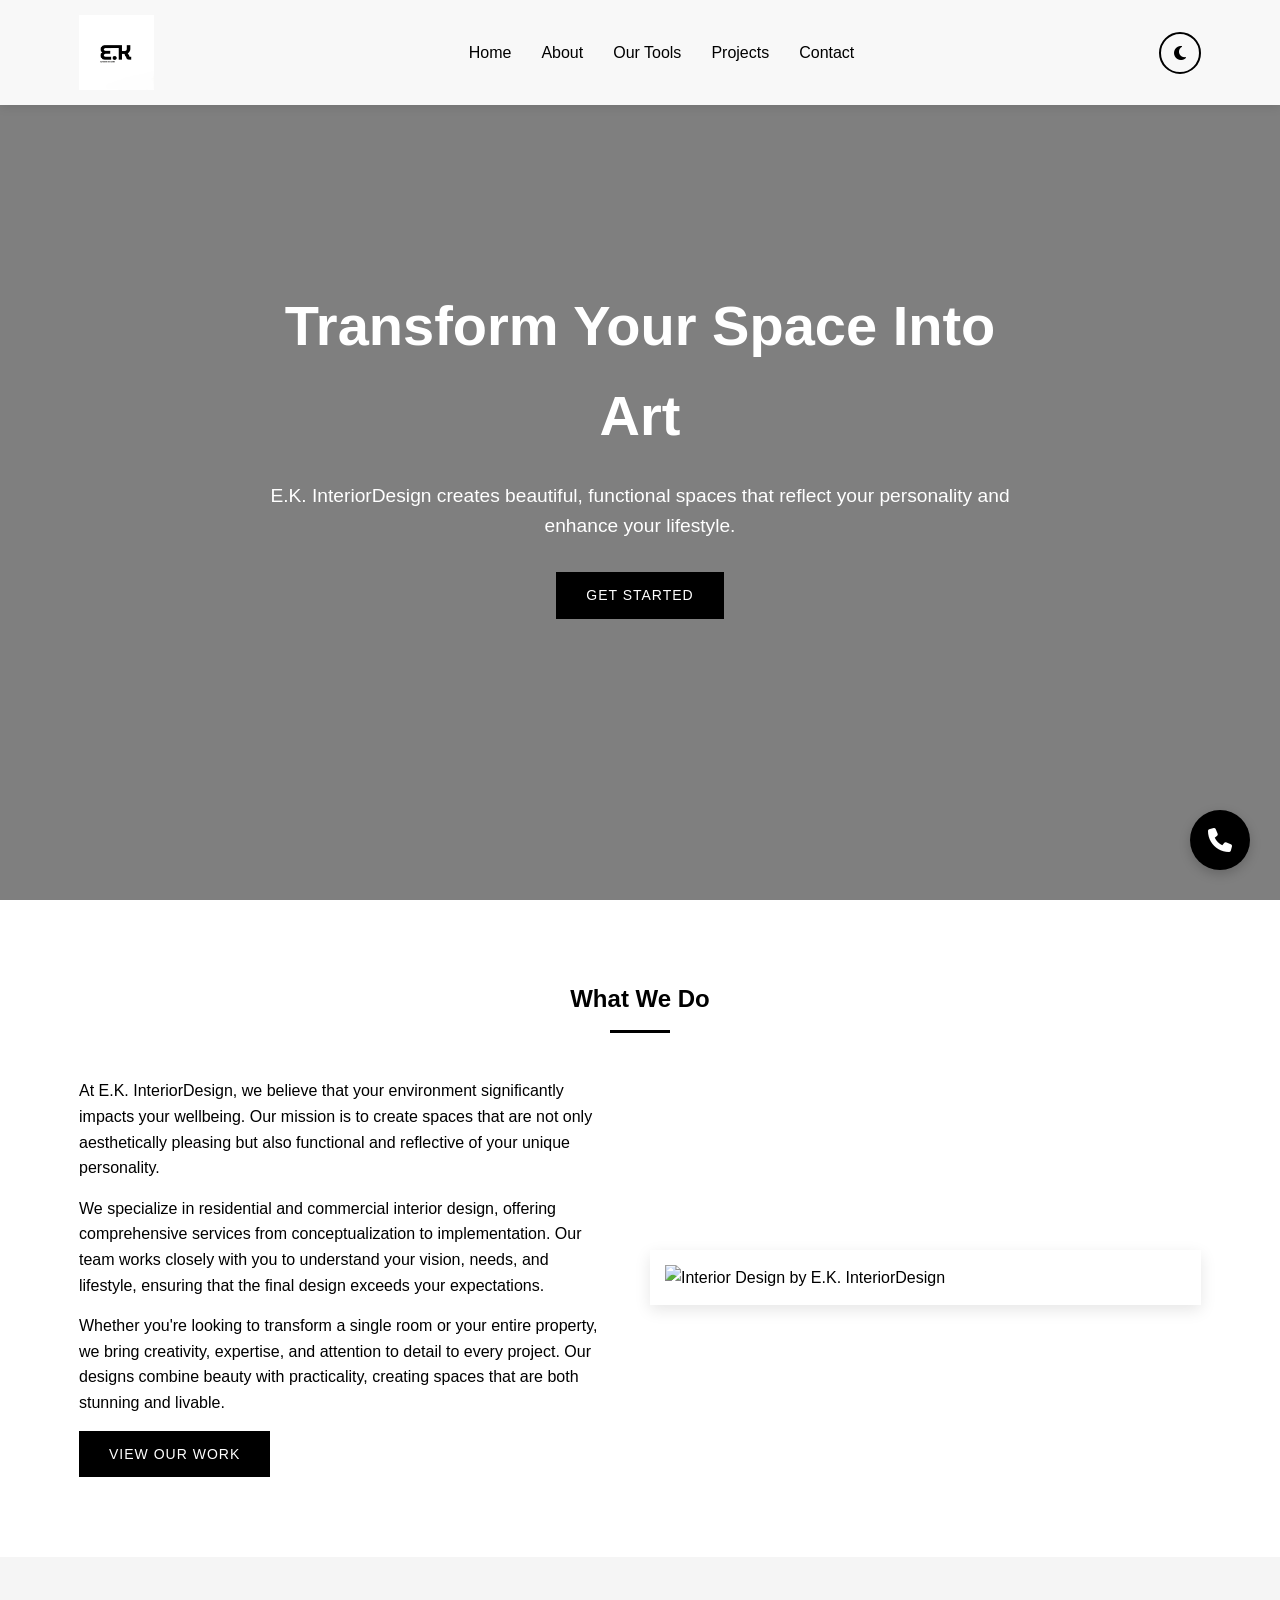
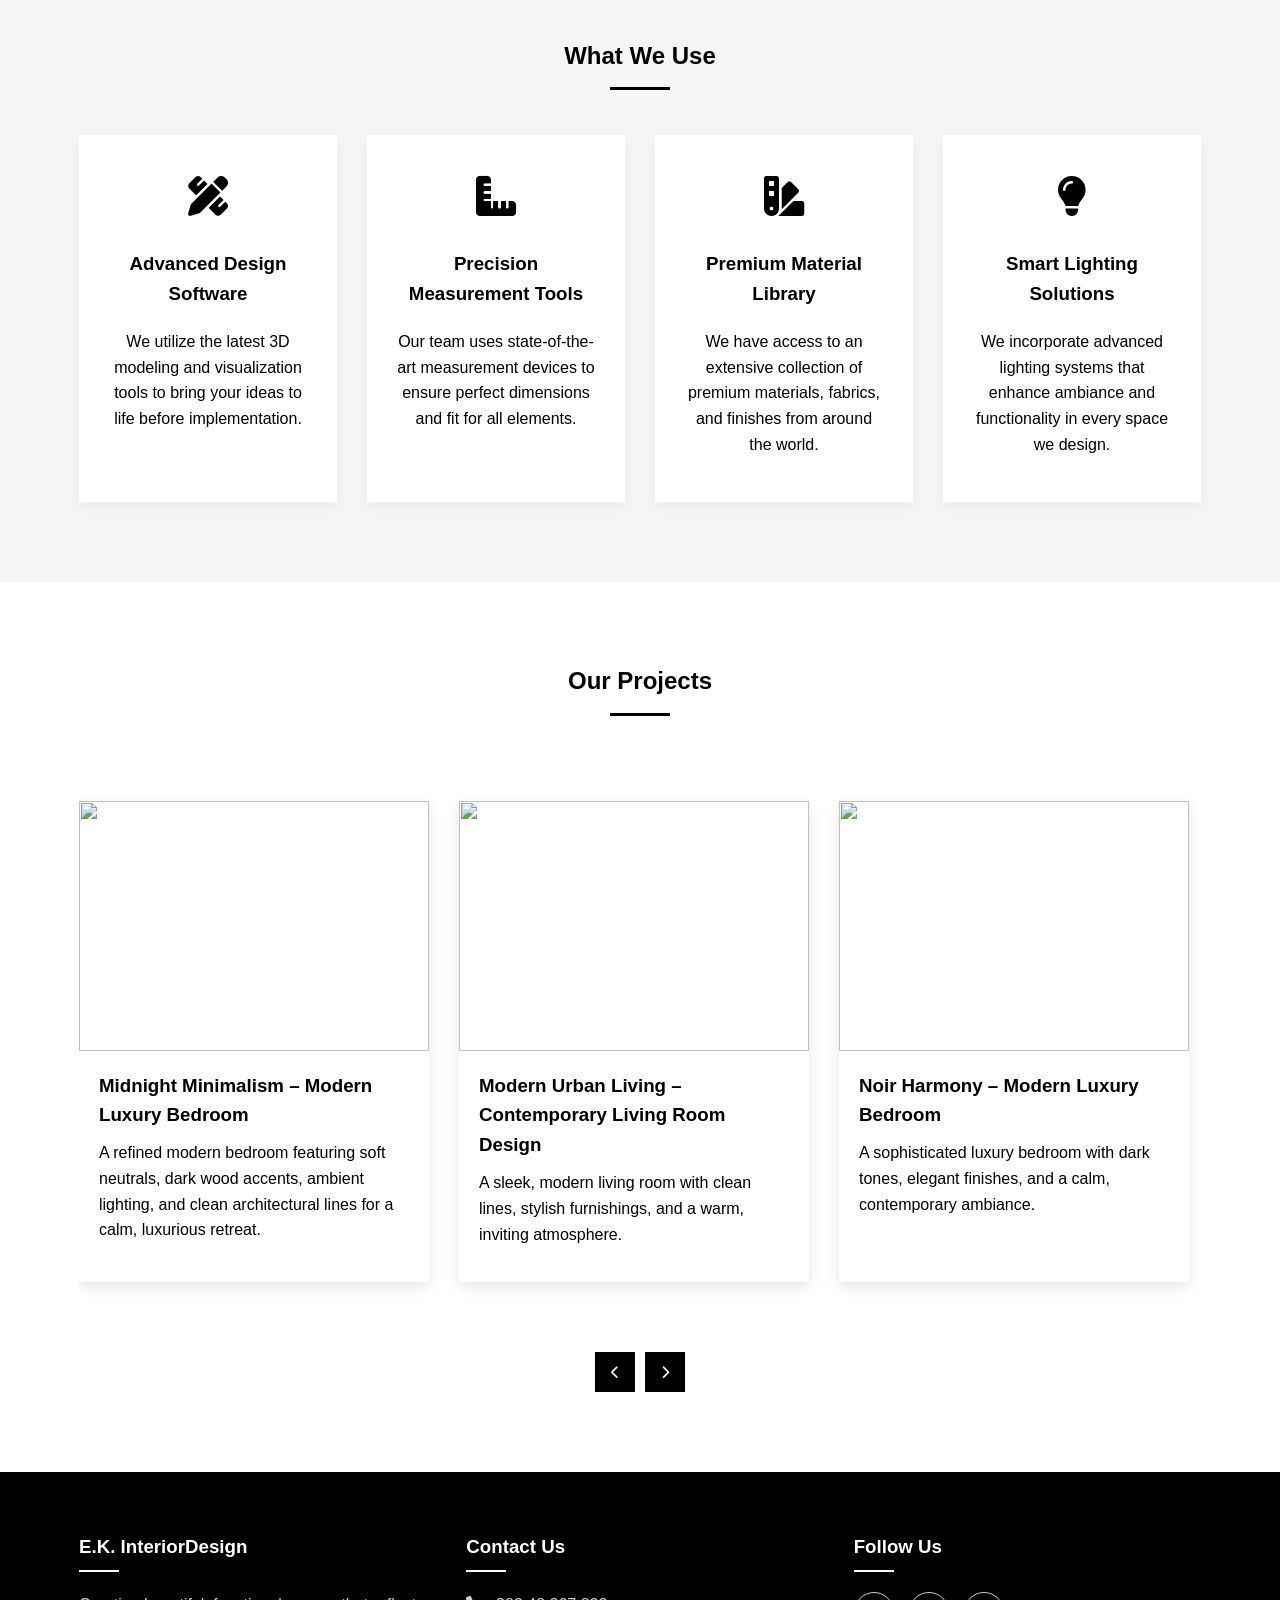
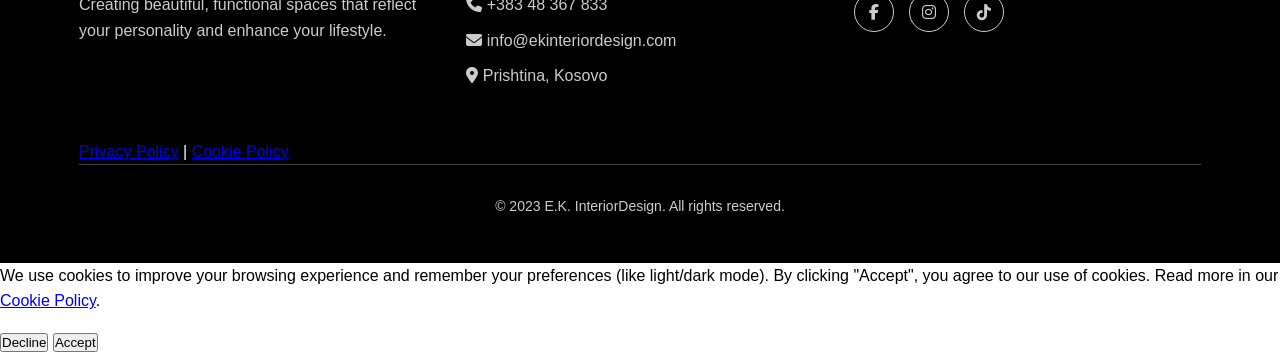
==== index.html @ 541cf0ef "Update index.html" ====
<!DOCTYPE html>
<html lang="en">
<head>
    <meta charset="UTF-8">
    <meta name="viewport" content="width=device-width, initial-scale=1.0">
    <title>E.K. Interior Design</title>
    <link rel="stylesheet" href="https://cdnjs.cloudflare.com/ajax/libs/font-awesome/6.4.0/css/all.min.css">
    <link rel="stylesheet" href="style.css">
    <link rel="icon" href="ek.logo.jpg">
</head>
<body>
    <!-- Header & Navigation -->
    <header id="header">
          <div class="container navbar">
        <a href="#" class="logo">
            <img src="ek.logo.jpg" alt="E.K. InteriorDesign" class="logo-image" height="75px" width="75px"  border-radius="40px">
        </a>
            
            <ul class="nav-links">
                <li><a href="#home">Home</a></li>
                <li><a href="#about">About</a></li>
                <li><a href="#tools">Our Tools</a></li>
                <li><a href="#projects">Projects</a></li>
                <li><a href="#contact">Contact</a></li>
            </ul>

            <button class="theme-toggle" id="theme-toggle" aria-label="Toggle dark mode" title="Toggle dark mode">
                <i class="fas fa-moon"></i>
            </button>
            
            <div class="hamburger">
                <span class="bar"></span>
                <span class="bar"></span>
                <span class="bar"></span>
            </div>
        </div>
    </header>

    <!-- Hero Section -->
    <section id="home" class="hero">
        <div class="hero-content">
            <h1>Transform Your Space Into Art</h1>
            <p>E.K. InteriorDesign creates beautiful, functional spaces that reflect your personality and enhance your lifestyle.</p>
            <a href="#contact" class="btn">Get Started</a>
        </div>
    </section>

    <!-- Chat Button -->
    <a href="tel:+38348367833" class="chat-btn">
        <i class="fas fa-phone"></i>
    </a>

    <!-- About Section -->
    <section id="about" class="about">
        <div class="container">
            <h2 class="section-title">What We Do</h2>
            <div class="about-content">
                <div class="about-text">
                    <p>At E.K. InteriorDesign, we believe that your environment significantly impacts your wellbeing. Our mission is to create spaces that are not only aesthetically pleasing but also functional and reflective of your unique personality.</p>
                    <p>We specialize in residential and commercial interior design, offering comprehensive services from conceptualization to implementation. Our team works closely with you to understand your vision, needs, and lifestyle, ensuring that the final design exceeds your expectations.</p>
                    <p>Whether you're looking to transform a single room or your entire property, we bring creativity, expertise, and attention to detail to every project. Our designs combine beauty with practicality, creating spaces that are both stunning and livable.</p>
                    <a href="#projects" class="btn">View Our Work</a>
                </div>
                <div class="about-image">
                    <img src="https://images.unsplash.com/photo-1616486029423-aaa4789e8c9a?ixlib=rb-4.0.3&ixid=M3wxMjA3fDB8MHxwaG90by1wYWdlfHx8fGVufDB8fHx8fA%3D%3D&auto=format&fit=crop&w=1752&q=80" alt="Interior Design by E.K. InteriorDesign">
                </div>
            </div>
        </div>
    </section>

    <!-- Tools Section -->
    <section id="tools" class="tools">
        <div class="container">
            <h2 class="section-title">What We Use</h2>
            <div class="tools-grid">
                <div class="tool-card">
                    <div class="tool-icon">
                        <i class="fas fa-pencil-ruler"></i>
                    </div>
                    <h3>Advanced Design Software</h3>
                    <p>We utilize the latest 3D modeling and visualization tools to bring your ideas to life before implementation.</p>
                </div>
                
                <div class="tool-card">
                    <div class="tool-icon">
                        <i class="fas fa-ruler-combined"></i>
                    </div>
                    <h3>Precision Measurement Tools</h3>
                    <p>Our team uses state-of-the-art measurement devices to ensure perfect dimensions and fit for all elements.</p>
                </div>
                
                <div class="tool-card">
                    <div class="tool-icon">
                        <i class="fas fa-swatchbook"></i>
                    </div>
                    <h3>Premium Material Library</h3>
                    <p>We have access to an extensive collection of premium materials, fabrics, and finishes from around the world.</p>
                </div>
                
                <div class="tool-card">
                    <div class="tool-icon">
                        <i class="fas fa-lightbulb"></i>
                    </div>
                    <h3>Smart Lighting Solutions</h3>
                    <p>We incorporate advanced lighting systems that enhance ambiance and functionality in every space we design.</p>
                </div>
            </div>
        </div>
    </section>

    <!-- Projects Section -->
    <section id="projects" class="projects">
        <div class="container">
            <h2 class="section-title">Our Projects</h2>
            <div class="projects-container">
                <div class="projects-scroll" id="projects-scroll">
                    <!-- Project 1 -->
                    <div class="project-card">
                        <div class="project-image">
                            <img src="Image2.png">
                        </div>
                        <div class="project-info">
                            <h3>Midnight Minimalism – Modern Luxury Bedroom</h3>
                            <p>A refined modern bedroom featuring soft neutrals, dark wood accents, ambient lighting, and clean architectural lines for a calm, luxurious retreat.</p>
                        </div>
                    </div>
                    
                    <!-- Project 2 -->
                    <div class="project-card">
                        <div class="project-image">
                            <img src="Image3.png">
                        </div>
                        <div class="project-info">
                            <h3>Modern Urban Living – Contemporary Living Room Design</h3>
                            <p>A sleek, modern living room with clean lines, stylish furnishings, and a warm, inviting atmosphere.</p>
                        </div>
                    </div>
                    
                    <!-- Project 3 -->
                    <div class="project-card">
                        <div class="project-image">
                            <img src="Image1_001.png">
                        </div>
                        <div class="project-info">
                            <h3>Noir Harmony – Modern Luxury Bedroom</h3>
                            <p>A sophisticated luxury bedroom with dark tones, elegant finishes, and a calm, contemporary ambiance.</p>
                        </div>
                    </div>
                    
                    <!-- Project 4 -->
                    <div class="project-card">
                        <div class="project-image">
                            <img src="Image1_000.png">
                        </div>
                        <div class="project-info">
                            <h3>Timeless Earth – A Contemporary Spa Bathroom</h3>
                            <p>A serene spa-inspired bathroom with natural textures, warm tones, and modern elegance.</p>
                        </div>
                    </div>
                    
                    <!-- Project 5 -->
                    <div class="project-card">
                        <div class="project-image">
                            <img src="Photo 3.png">
                        </div>
                        <div class="project-info">
                            <h3>Modern Kitchen</h3>
                            <p>A contemporary kitchen designed with clean lines, premium finishes, and seamless functionality.</p>
                        </div>
                    </div>
                </div>
            </div>
            <div class="scroll-controls">
                <button class="scroll-btn" id="scroll-left"><i class="fas fa-chevron-left"></i></button>
                <button class="scroll-btn" id="scroll-right"><i class="fas fa-chevron-right"></i></button>
            </div>
        </div>
    </section>

    <!-- Lightbox for Project Images -->
    <div class="lightbox" id="lightbox">
        <span class="lightbox-close" id="lightbox-close">&times;</span>
        <img src="" alt="" id="lightbox-img">
    </div>

    <!-- Footer -->
    <footer id="contact">
        <div class="container">
            <div class="footer-content">
                <div class="footer-column">
                    <h3>E.K. InteriorDesign</h3>
                    <p>Creating beautiful, functional spaces that reflect your personality and enhance your lifestyle.</p>
                </div>
                
                <div class="footer-column">
                    <h3>Contact Us</h3>
                    <p><i class="fas fa-phone"></i> +383 48 367 833</p>
                    <p><i class="fas fa-envelope"></i> info@ekinteriordesign.com</p>
                    <p><i class="fas fa-map-marker-alt"></i> Prishtina, Kosovo</p>
                </div>
                
                <div class="footer-column">
                    <h3>Follow Us</h3>
                    <div class="social-links">
                        <a href="https://www.facebook.com/share/1Jbbb3uRS1/?mibextid=wwXIfr"><i class="fab fa-facebook-f"></i></a>
                        <a href="https://www.instagram.com/ek.interiorstudio?utm_source=ig_web_button_share_sheet&igsh=ZDNlZDc0MzIxNw==" target="_blanke"><i class="fab fa-instagram"></i></a>
                        <a href="https://www.tiktok.com/@ek.interiorstudio?_r=1&_t=ZS-98C43dIgPKb"><i class="fa-brands fa-tiktok"></i></a>
                    </div>
                </div>
            </div>

            <div class="footer-legal">
                <a href="privacy-policy.html">Privacy Policy</a>
                <span>|</span>
                <a href="cookie-policy.html">Cookie Policy</a>
            </div>
            
            <div class="copyright">
                <p>&copy; 2023 E.K. InteriorDesign. All rights reserved.</p>
            </div>
        </div>
    </footer>

    <!-- Cookie Consent Banner -->
    <div class="cookie-banner" id="cookie-banner">
        <div class="cookie-banner-content">
            <p>We use cookies to improve your browsing experience and remember your preferences (like light/dark mode). By clicking "Accept", you agree to our use of cookies. Read more in our <a href="cookie-policy.html">Cookie Policy</a>.</p>
            <div class="cookie-banner-actions">
                <button class="cookie-btn cookie-decline" id="cookie-decline">Decline</button>
                <button class="cookie-btn cookie-accept" id="cookie-accept">Accept</button>
            </div>
        </div>
    </div>

    <script src="index.js">
    </script>
</body>

</html>
---- style.css ----
/* Base Styles */
        * {
            margin: 0;
            padding: 0;
            box-sizing: border-box;
            font-family: 'Montserrat', sans-serif;
        }
        
        :root {
            --primary-color: #000;
            --secondary-color: #fff;
            --accent-color: #333;
            --light-gray: #f5f5f5;
        }
        
        html {
            scroll-behavior: smooth;
        }
        
        body {
            color: var(--primary-color);
            background-color: var(--secondary-color);
            line-height: 1.6;
            transition: background-color 0.3s ease, color 0.3s ease;
        }
        
        .container {
            width: 90%;
            max-width: 1200px;
            margin: 0 auto;
            padding: 0 15px;
        }
        
        section {
            padding: 80px 0;
        }
        
        h1, h2, h3, h4 {
            font-weight: 700;
            margin-bottom: 20px;
        }
        
        p {
            margin-bottom: 15px;
        }
        
        img {
            max-width: 100%;
            height: auto;
        }
        
        .btn {
            display: inline-block;
            background: var(--primary-color);
            color: var(--secondary-color);
            padding: 12px 30px;
            text-decoration: none;
            border: none;
            cursor: pointer;
            transition: all 0.3s ease;
            text-transform: uppercase;
            letter-spacing: 1px;
            font-size: 14px;
        }
        
        .btn:hover {
            background: var(--accent-color);
        }
        
        .section-title {
            text-align: center;
            margin-bottom: 60px;
            position: relative;
        }
        
        .section-title:after {
            content: '';
            position: absolute;
            bottom: -15px;
            left: 50%;
            transform: translateX(-50%);
            width: 60px;
            height: 3px;
            background: var(--primary-color);
        }
        
        /* Header & Navigation */
        header {
            position: fixed;
            top: 0;
            left: 0;
            width: 100%;
            z-index: 1000;
            background: rgba(255, 255, 255, 0.95);
            box-shadow: 0 2px 10px rgba(0, 0, 0, 0.1);
            padding: 15px 0;
            transition: all 0.3s ease;
        }
        
        header.scrolled {
            padding: 10px 0;
        }
        
        .navbar {
            display: flex;
            justify-content: space-between;
            align-items: center;
        }
        
        .logo {
            font-size: 24px;
            font-weight: 700;
            text-decoration: none;
            color: var(--primary-color);
            display: flex;
            align-items: center;
        }
        
        .logo-img {
            height: 40px;
            margin-right: 10px;
        }
        
        .nav-links {
            display: flex;
            list-style: none;
        }
        
        .nav-links li {
            margin-left: 30px;
        }
        
        .nav-links a {
            text-decoration: none;
            color: var(--primary-color);
            font-weight: 500;
            transition: all 0.3s ease;
        }
        
        .nav-links a:hover {
            color: #777;
        }
        
        .hamburger {
            display: none;
            cursor: pointer;
        }
        
        .bar {
            display: block;
            width: 25px;
            height: 3px;
            margin: 5px auto;
            transition: all 0.3s ease;
            background-color: var(--primary-color);
        }
        
        /* Hero Section */
        .hero {
            height: 100vh;
            background: linear-gradient(rgba(0, 0, 0, 0.5), rgba(0, 0, 0, 0.5)), url('https://images.unsplash.com/photo-1600210492486-724fe5c67fb0?ixlib=rb-4.0.3&ixid=M3wxMjA3fDB8MHxwaG90by1wYWdlfHx8fGVufDB8fHx8fA%3D%3D&auto=format&fit=crop&w=1770&q=80') no-repeat center center/cover;
            display: flex;
            align-items: center;
            justify-content: center;
            text-align: center;
            color: var(--secondary-color);
            padding-top: 80px;
        }
        
        .hero-content {
            max-width: 800px;
            padding: 0 20px;
        }
        
        .hero-content h1 {
            font-size: 3.5rem;
            margin-bottom: 20px;
        }
        
        .hero-content p {
            font-size: 1.2rem;
            margin-bottom: 30px;
        }
        
        /* Chat Button */
        .chat-btn {
            position: fixed;
            bottom: 30px;
            right: 30px;
            background: var(--primary-color);
            color: var(--secondary-color);
            width: 60px;
            height: 60px;
            border-radius: 50%;
            display: flex;
            align-items: center;
            justify-content: center;
            text-decoration: none;
            box-shadow: 0 4px 12px rgba(0, 0, 0, 0.2);
            z-index: 999;
            transition: all 0.3s ease;
        }
        
        .chat-btn:hover {
            transform: translateY(-5px);
            background: var(--accent-color);
        }
        
        .chat-btn i {
            font-size: 24px;
        }
        
        /* About Section */
        .about-content {
            display: flex;
            align-items: center;
            gap: 50px;
        }
        
        .about-text {
            flex: 1;
        }
        
        .about-image {
            flex: 1;
            border: 15px solid var(--secondary-color);
            box-shadow: 0 5px 15px rgba(0, 0, 0, 0.1);
        }
        
        /* Tools Section */
        .tools {
            background: var(--light-gray);
        }
        
        .tools-grid {
            display: grid;
            grid-template-columns: repeat(auto-fit, minmax(250px, 1fr));
            gap: 30px;
        }
        
        .tool-card {
            background: var(--secondary-color);
            padding: 30px;
            text-align: center;
            box-shadow: 0 5px 15px rgba(0, 0, 0, 0.05);
            transition: all 0.3s ease;
        }
        
        .tool-card:hover {
            transform: translateY(-10px);
            box-shadow: 0 15px 30px rgba(0, 0, 0, 0.1);
        }
        
        .tool-icon {
            font-size: 40px;
            margin-bottom: 20px;
            color: var(--primary-color);
        }
        
        /* Projects Section */
        .projects-container {
            position: relative;
            overflow: hidden;
            padding: 20px 0;
        }
        
        .projects-scroll {
            display: flex;
            overflow-x: auto;
            scroll-behavior: smooth;
            gap: 30px;
            padding: 20px 0;
            scrollbar-width: none; /* Firefox */
        }
        
        .projects-scroll::-webkit-scrollbar {
            display: none; /* Chrome, Safari, Edge */
        }
        
        .project-card {
            flex: 0 0 auto;
            width: 350px;
            background: var(--secondary-color);
            box-shadow: 0 5px 15px rgba(0, 0, 0, 0.1);
            overflow: hidden;
        }
        
        .project-image {
            height: 250px;
            overflow: hidden;
            cursor: pointer;
        }
        
        .project-image img {
            width: 100%;
            height: 100%;
            object-fit: cover;
            transition: transform 0.5s ease;
        }
        
        .project-card:hover .project-image img {
            transform: scale(1.1);
        }
        
        .project-info {
            padding: 20px;
        }
        
        .project-info h3 {
            margin-bottom: 10px;
        }
        
        .scroll-controls {
            display: flex;
            justify-content: center;
            margin-top: 30px;
            gap: 10px;
        }
        
        .scroll-btn {
            background: var(--primary-color);
            color: var(--secondary-color);
            border: none;
            width: 40px;
            height: 40px;
            cursor: pointer;
            transition: all 0.3s ease;
        }
        
        .scroll-btn:hover {
            background: var(--accent-color);
        }
        
        /* Footer */
        footer {
            background: var(--primary-color);
            color: var(--secondary-color);
            padding: 60px 0 30px;
        }
        
        .footer-content {
            display: grid;
            grid-template-columns: repeat(auto-fit, minmax(250px, 1fr));
            gap: 40px;
            margin-bottom: 40px;
        }
        
        .footer-column h3 {
            margin-bottom: 20px;
            position: relative;
            padding-bottom: 10px;
        }
        
        .footer-column h3:after {
            content: '';
            position: absolute;
            bottom: 0;
            left: 0;
            width: 40px;
            height: 2px;
            background: var(--secondary-color);
        }
        
        .footer-column p, .footer-column a {
            margin-bottom: 10px;
            display: block;
            color: #ccc;
            text-decoration: none;
            transition: all 0.3s ease;
        }
        
        .footer-column a:hover {
            color: var(--secondary-color);
        }
        
        .social-links {
            display: flex;
            gap: 15px;
        }
        
        .social-links a {
            display: flex;
            align-items: center;
            justify-content: center;
            width: 40px;
            height: 40px;
            border: 1px solid #ccc;
            border-radius: 50%;
            transition: all 0.3s ease;
        }
        
        .social-links a:hover {
            background: var(--secondary-color);
            color: var(--primary-color);
            border-color: var(--secondary-color);
        }
        
        .copyright {
            text-align: center;
            padding-top: 30px;
            border-top: 1px solid #444;
            color: #ccc;
            font-size: 14px;
        }
        
        /* Responsive Styles */
        @media (max-width: 991px) {
            .hero-content h1 {
                font-size: 2.5rem;
            }
            
            .about-content {
                flex-direction: column;
            }
            
            .about-image {
                order: -1;
            }
        }
        
        @media (max-width: 768px) {
            .hamburger {
                display: block;
            }
            
            .hamburger.active .bar:nth-child(2) {
                opacity: 0;
            }
            
            .hamburger.active .bar:nth-child(1) {
                transform: translateY(8px) rotate(45deg);
            }
            
            .hamburger.active .bar:nth-child(3) {
                transform: translateY(-8px) rotate(-45deg);
            }
            
            .nav-links {
                position: fixed;
                left: -100%;
                top: 70px;
                gap: 0;
                flex-direction: column;
                background: var(--secondary-color);
                width: 100%;
                text-align: center;
                transition: 0.3s;
                box-shadow: 0 10px 15px rgba(0, 0, 0, 0.1);
                padding: 20px 0;
            }
            
            .nav-links.active {
                left: 0;
            }
            
            .nav-links li {
                margin: 15px 0;
            }
            
            .hero-content h1 {
                font-size: 2rem;
            }
            
            .hero-content p {
                font-size: 1rem;
            }
            
            .section-title {
                font-size: 1.8rem;
            }
        }

        /* ============================
           Dark / Light Mode Toggle
           ============================ */
        .theme-toggle {
            background: transparent;
            border: 2px solid var(--primary-color);
            color: var(--primary-color);
            width: 42px;
            height: 42px;
            border-radius: 50%;
            display: flex;
            align-items: center;
            justify-content: center;
            cursor: pointer;
            font-size: 16px;
            margin-left: 20px;
            transition: all 0.3s ease;
            flex-shrink: 0;
        }

        .theme-toggle:hover {
            background: var(--primary-color);
            color: var(--secondary-color);
            transform: rotate(20deg);
        }

        body.dark-mode {
            --primary-color: #f5f5f5;
            --secondary-color: #121212;
            --accent-color: #cfcfcf;
            --light-gray: #1e1e1e;
        }

        body.dark-mode header {
            background: rgba(18, 18, 18, 0.95);
        }

        body.dark-mode .project-card,
        body.dark-mode .tool-card {
            box-shadow: 0 5px 15px rgba(0, 0, 0, 0.4);
        }

        body.dark-mode .about-image {
            border-color: var(--light-gray);
        }

        body.dark-mode .nav-links {
            background: var(--secondary-color);
        }

        /* ============================
           Lightbox
           ============================ */
        .lightbox {
            display: none;
            position: fixed;
            top: 0;
            left: 0;
            width: 100%;
            height: 100%;
            background: rgba(0, 0, 0, 0.9);
            z-index: 2000;
            align-items: center;
            justify-content: center;
            padding: 30px;
            opacity: 0;
            transition: opacity 0.3s ease;
        }

        .lightbox.active {
            display: flex;
            opacity: 1;
        }

        .lightbox img {
            max-width: 90%;
            max-height: 85vh;
            box-shadow: 0 10px 40px rgba(0, 0, 0, 0.5);
            transform: scale(0.9);
            transition: transform 0.3s ease;
        }

        .lightbox.active img {
            transform: scale(1);
        }

        .lightbox-close {
            position: absolute;
            top: 25px;
            right: 35px;
            color: #fff;
            font-size: 40px;
            font-weight: 300;
            cursor: pointer;
            line-height: 1;
            transition: all 0.3s ease;
        }

        .lightbox-close:hover {
            color: #bbb;
            transform: rotate(90deg);
        }

        @media (max-width: 768px) {
            .theme-toggle {
                margin-left: 15px;
                width: 38px;
                height: 38px;
            }
        }
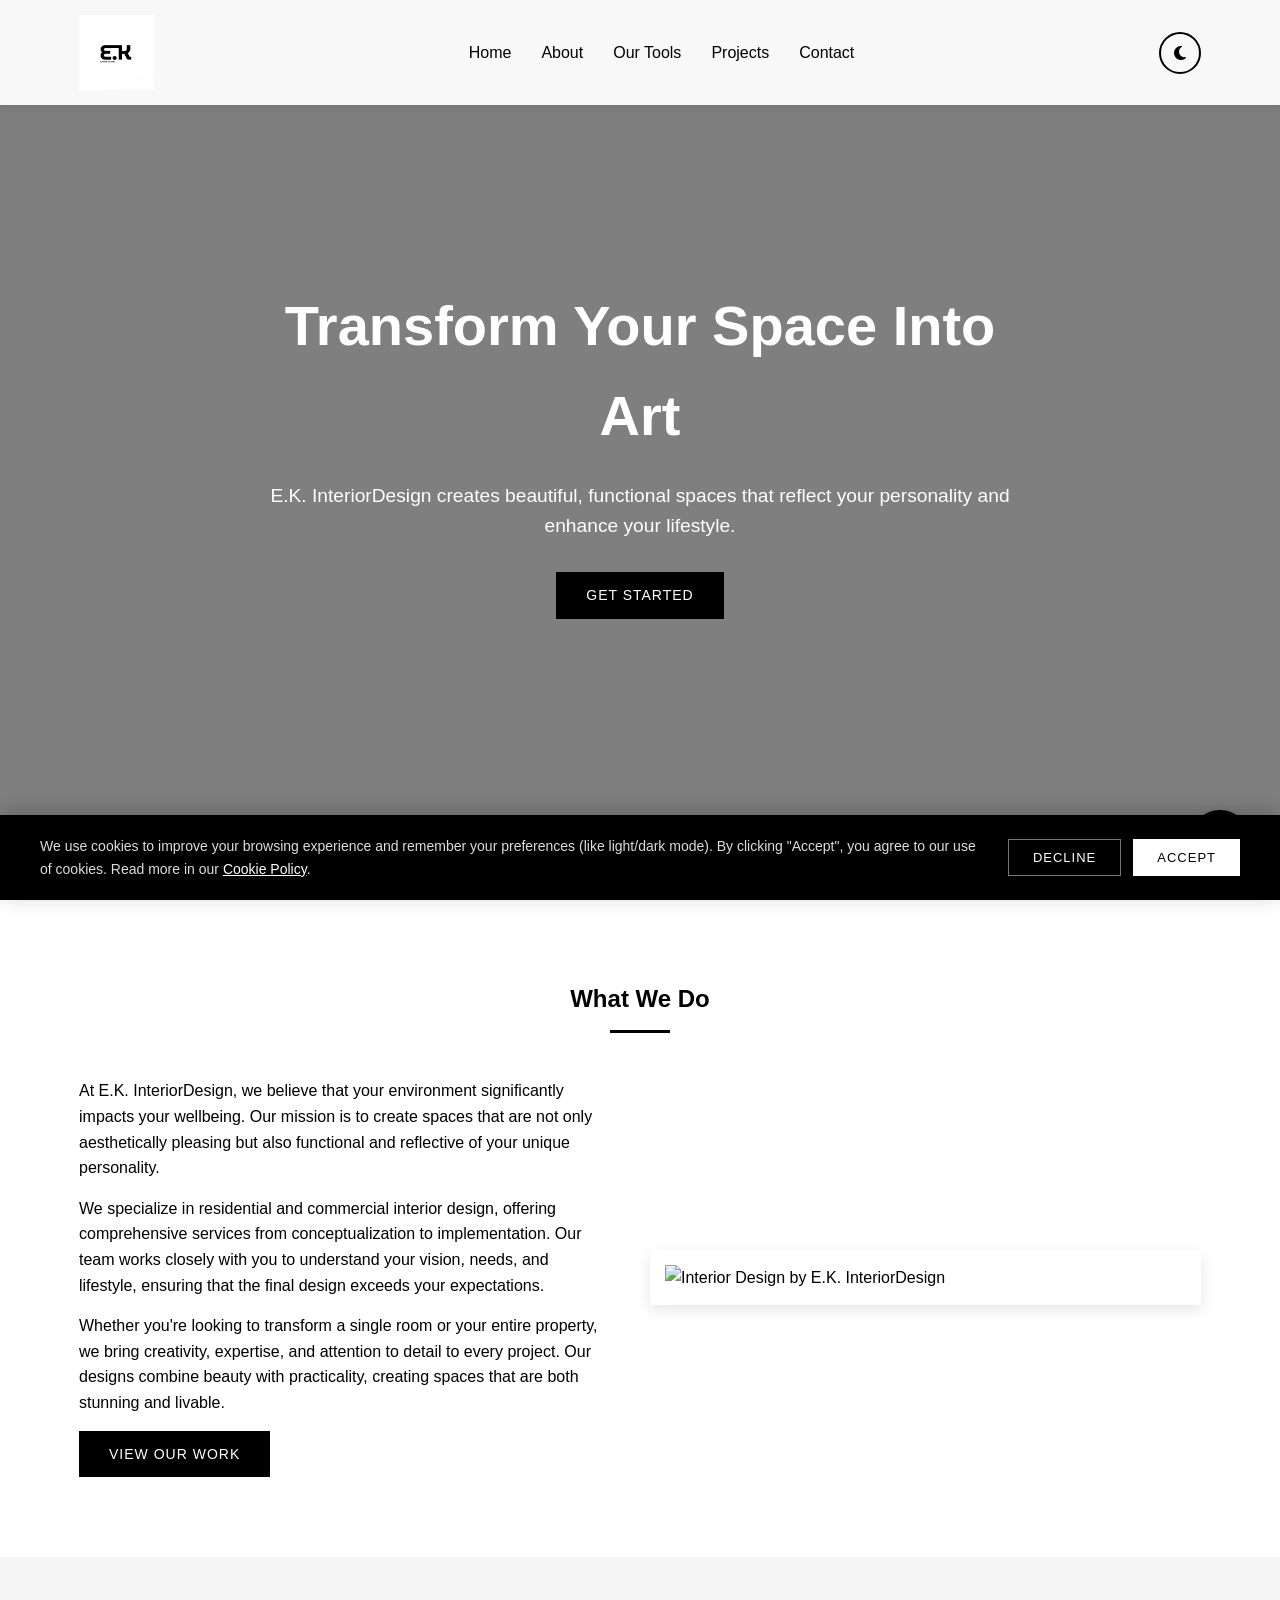
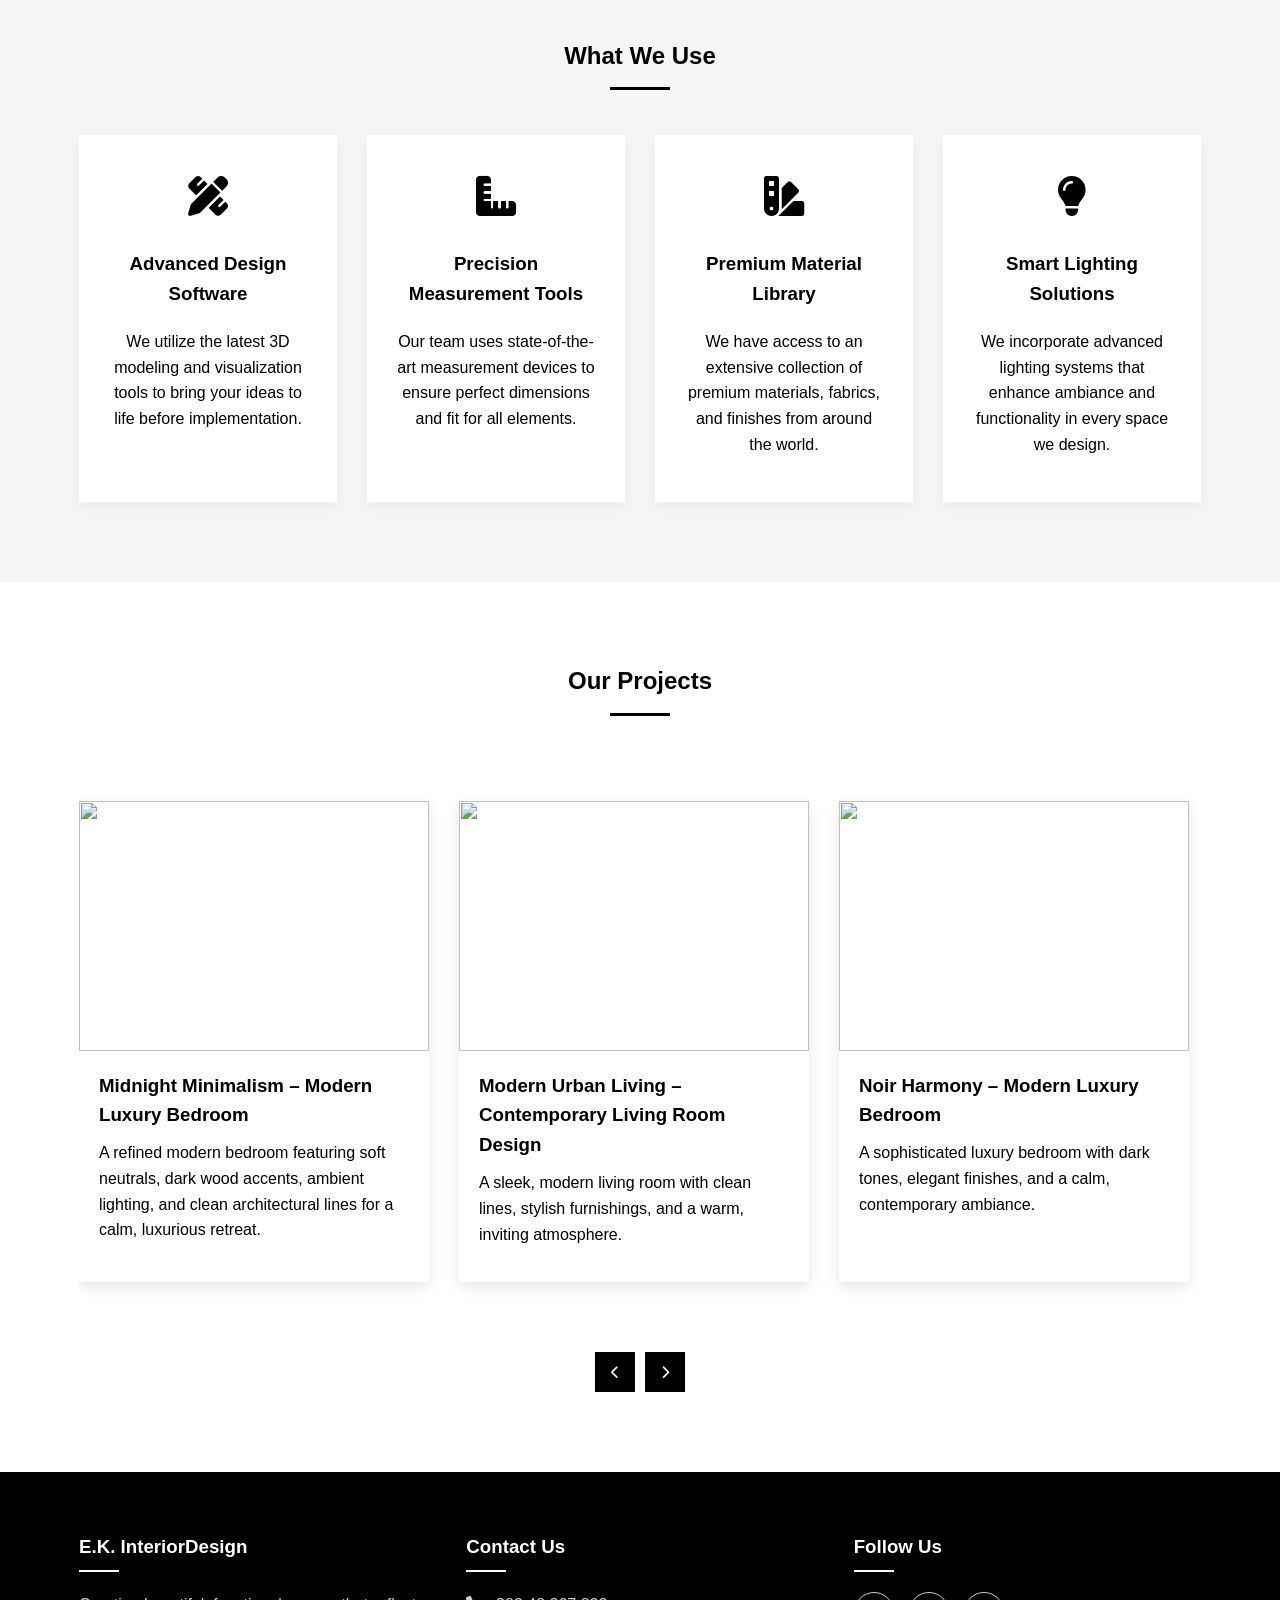
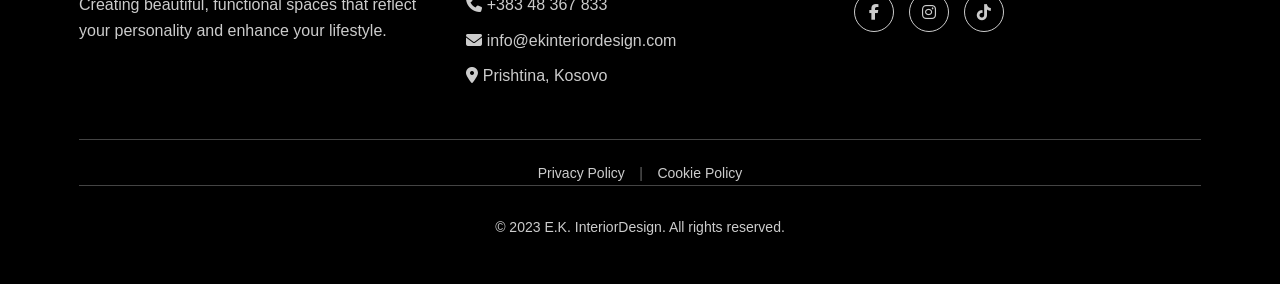
==== commit 440e02fb: "Update index.html" ====
--- a/index.html
+++ b/index.html
@@ -210,9 +210,9 @@
             </div>
 
             <div class="footer-legal">
-                <a href="privacy-policy.html">Privacy Policy</a>
+                <a href="Privacy Policy.html">Privacy Policy</a>
                 <span>|</span>
-                <a href="cookie-policy.html">Cookie Policy</a>
+                <a href="Cookie Policy.html">Cookie Policy</a>
             </div>
             
             <div class="copyright">
--- a/style.css
+++ b/style.css
@@ -580,3 +580,224 @@
                 height: 38px;
             }
         }
+
+        /* ============================
+           Footer legal links
+           ============================ */
+        .footer-legal {
+            text-align: center;
+            padding-top: 20px;
+            margin-top: 20px;
+            border-top: 1px solid #444;
+        }
+
+        .footer-legal a {
+            display: inline;
+            color: #ccc;
+            text-decoration: none;
+            font-size: 14px;
+            transition: all 0.3s ease;
+        }
+
+        .footer-legal a:hover {
+            color: var(--secondary-color);
+        }
+
+        .footer-legal span {
+            color: #666;
+            margin: 0 10px;
+            font-size: 14px;
+        }
+
+        /* ============================
+           Privacy / Cookie Policy pages
+           ============================ */
+        .policy-page {
+            padding-top: 160px;
+            padding-bottom: 80px;
+            min-height: 70vh;
+        }
+
+        .policy-container {
+            max-width: 850px;
+        }
+
+        .policy-title {
+            font-size: 2.5rem;
+            margin-bottom: 10px;
+        }
+
+        .last-updated {
+            color: #777;
+            font-style: italic;
+            margin-bottom: 40px;
+        }
+
+        .policy-content h2 {
+            margin-top: 40px;
+            font-size: 1.4rem;
+        }
+
+        .policy-content p,
+        .policy-content li {
+            color: var(--accent-color);
+        }
+
+        .policy-content ul {
+            margin: 0 0 15px 20px;
+        }
+
+        .policy-content li {
+            margin-bottom: 8px;
+        }
+
+        .policy-content a {
+            color: var(--primary-color);
+            text-decoration: underline;
+        }
+
+        .contact-list {
+            list-style: none;
+            margin-left: 0;
+        }
+
+        .contact-list li {
+            margin-bottom: 10px;
+        }
+
+        .contact-list i {
+            width: 20px;
+            margin-right: 8px;
+        }
+
+        .policy-table {
+            width: 100%;
+            border-collapse: collapse;
+            margin: 20px 0 30px;
+        }
+
+        .policy-table th,
+        .policy-table td {
+            border: 1px solid #ddd;
+            padding: 12px 15px;
+            text-align: left;
+        }
+
+        .policy-table th {
+            background: var(--light-gray);
+        }
+
+        body.dark-mode .policy-table th,
+        body.dark-mode .policy-table td {
+            border-color: #333;
+        }
+
+        @media (max-width: 768px) {
+            .policy-page {
+                padding-top: 130px;
+            }
+
+            .policy-title {
+                font-size: 1.8rem;
+            }
+
+            .policy-table {
+                font-size: 14px;
+            }
+        }
+
+        /* ============================
+           Cookie Consent Banner
+           ============================ */
+        .cookie-banner {
+            position: fixed;
+            bottom: 0;
+            left: 0;
+            width: 100%;
+            background: var(--primary-color);
+            color: var(--secondary-color);
+            z-index: 1500;
+            padding: 20px;
+            box-shadow: 0 -4px 20px rgba(0, 0, 0, 0.2);
+            transform: translateY(100%);
+            transition: transform 0.4s ease;
+        }
+
+        .cookie-banner.visible {
+            transform: translateY(0);
+        }
+
+        .cookie-banner-content {
+            max-width: 1200px;
+            margin: 0 auto;
+            display: flex;
+            align-items: center;
+            justify-content: space-between;
+            gap: 30px;
+            flex-wrap: wrap;
+        }
+
+        .cookie-banner-content p {
+            margin: 0;
+            font-size: 14px;
+            color: #ddd;
+            flex: 1;
+            min-width: 250px;
+        }
+
+        .cookie-banner-content a {
+            color: var(--secondary-color);
+            text-decoration: underline;
+        }
+
+        .cookie-banner-actions {
+            display: flex;
+            gap: 12px;
+            flex-shrink: 0;
+        }
+
+        .cookie-btn {
+            padding: 10px 24px;
+            border: none;
+            cursor: pointer;
+            font-size: 13px;
+            text-transform: uppercase;
+            letter-spacing: 1px;
+            transition: all 0.3s ease;
+            white-space: nowrap;
+        }
+
+        .cookie-accept {
+            background: var(--secondary-color);
+            color: var(--primary-color);
+        }
+
+        .cookie-accept:hover {
+            background: #ccc;
+        }
+
+        .cookie-decline {
+            background: transparent;
+            color: var(--secondary-color);
+            border: 1px solid #777;
+        }
+
+        .cookie-decline:hover {
+            border-color: var(--secondary-color);
+        }
+
+        @media (max-width: 600px) {
+            .cookie-banner-content {
+                flex-direction: column;
+                align-items: flex-start;
+                gap: 15px;
+            }
+
+            .cookie-banner-actions {
+                width: 100%;
+            }
+
+            .cookie-btn {
+                flex: 1;
+            }
+        }
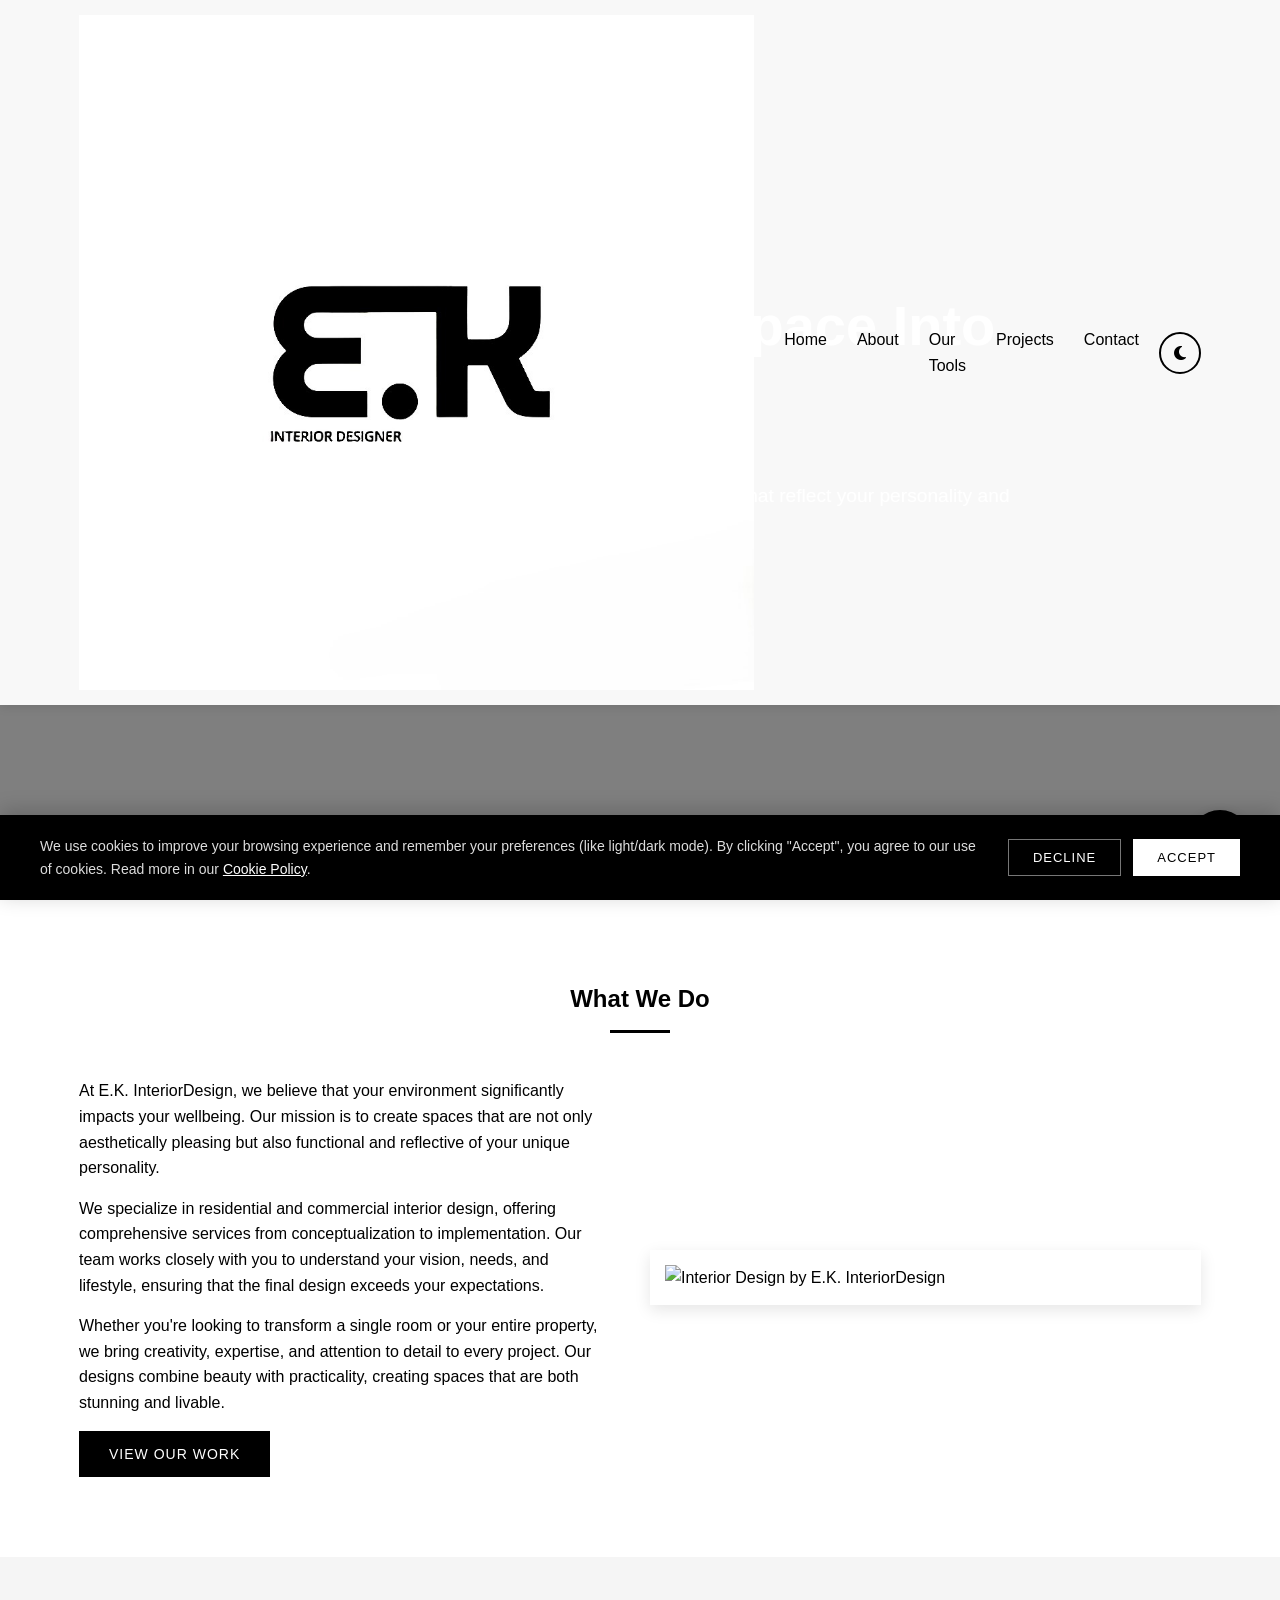
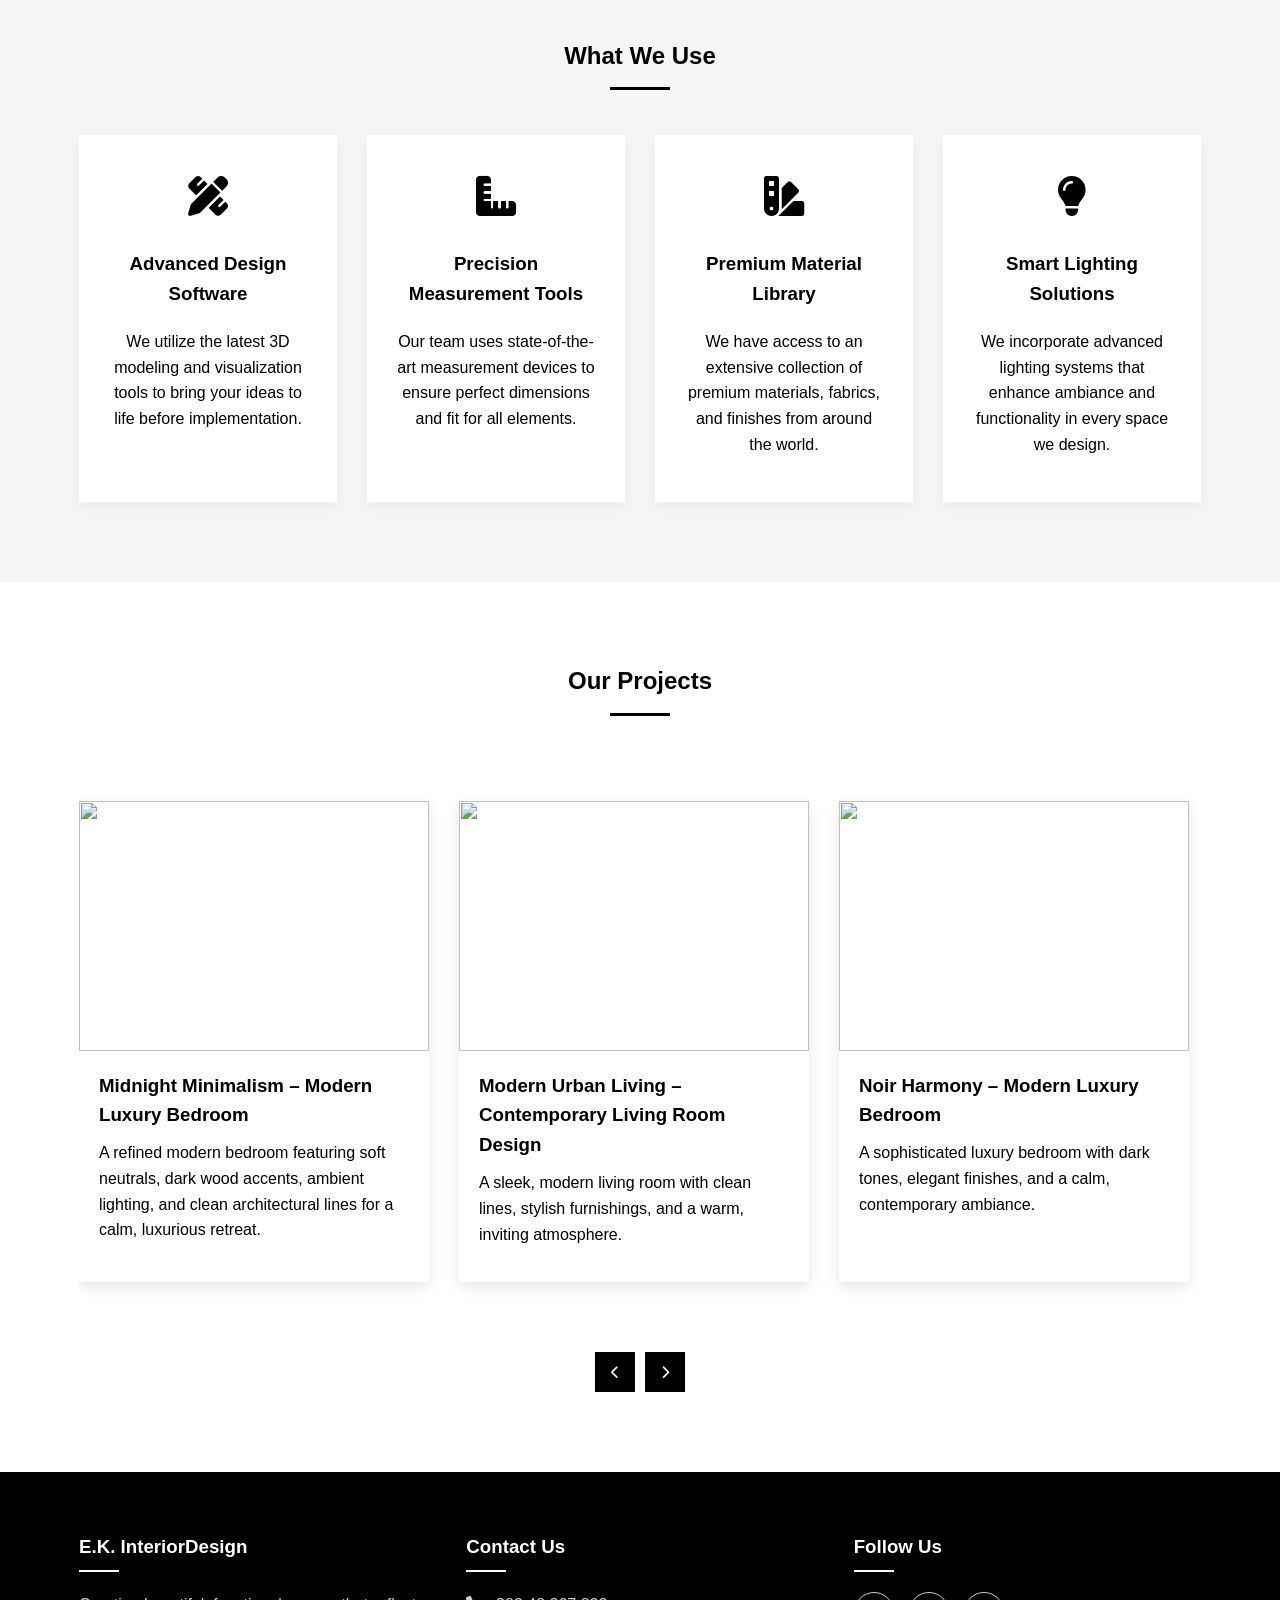
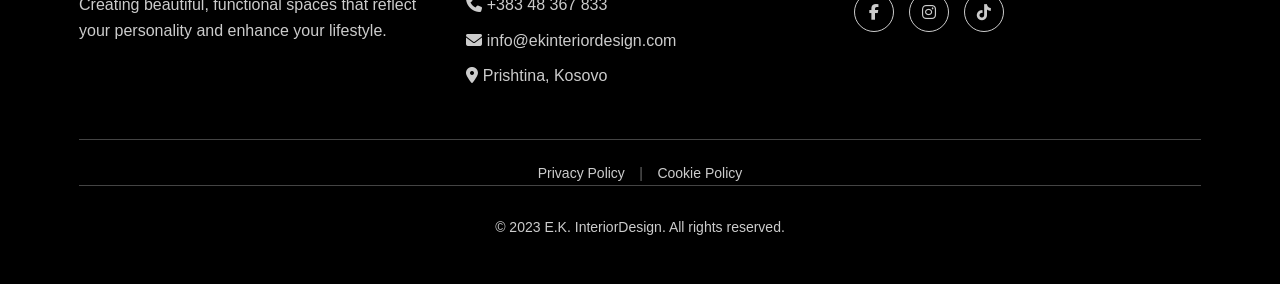
==== commit 5b5eeca9: "Update index.html" ====
--- a/index.html
+++ b/index.html
@@ -13,7 +13,7 @@
     <header id="header">
           <div class="container navbar">
         <a href="#" class="logo">
-            <img src="ek.logo.jpg" alt="E.K. InteriorDesign" class="logo-image" height="75px" width="75px"  border-radius="40px">
+            <img src="ek.logo.jpg" alt="E.K. InteriorDesign" class="logo-image">
         </a>
             
             <ul class="nav-links">
@@ -210,9 +210,9 @@
             </div>
 
             <div class="footer-legal">
-                <a href="Privacy Policy.html">Privacy Policy</a>
+                <a href="privacy-policy.html">Privacy Policy</a>
                 <span>|</span>
-                <a href="Cookie Policy.html">Cookie Policy</a>
+                <a href="cookie-policy.html">Cookie Policy</a>
             </div>
             
             <div class="copyright">
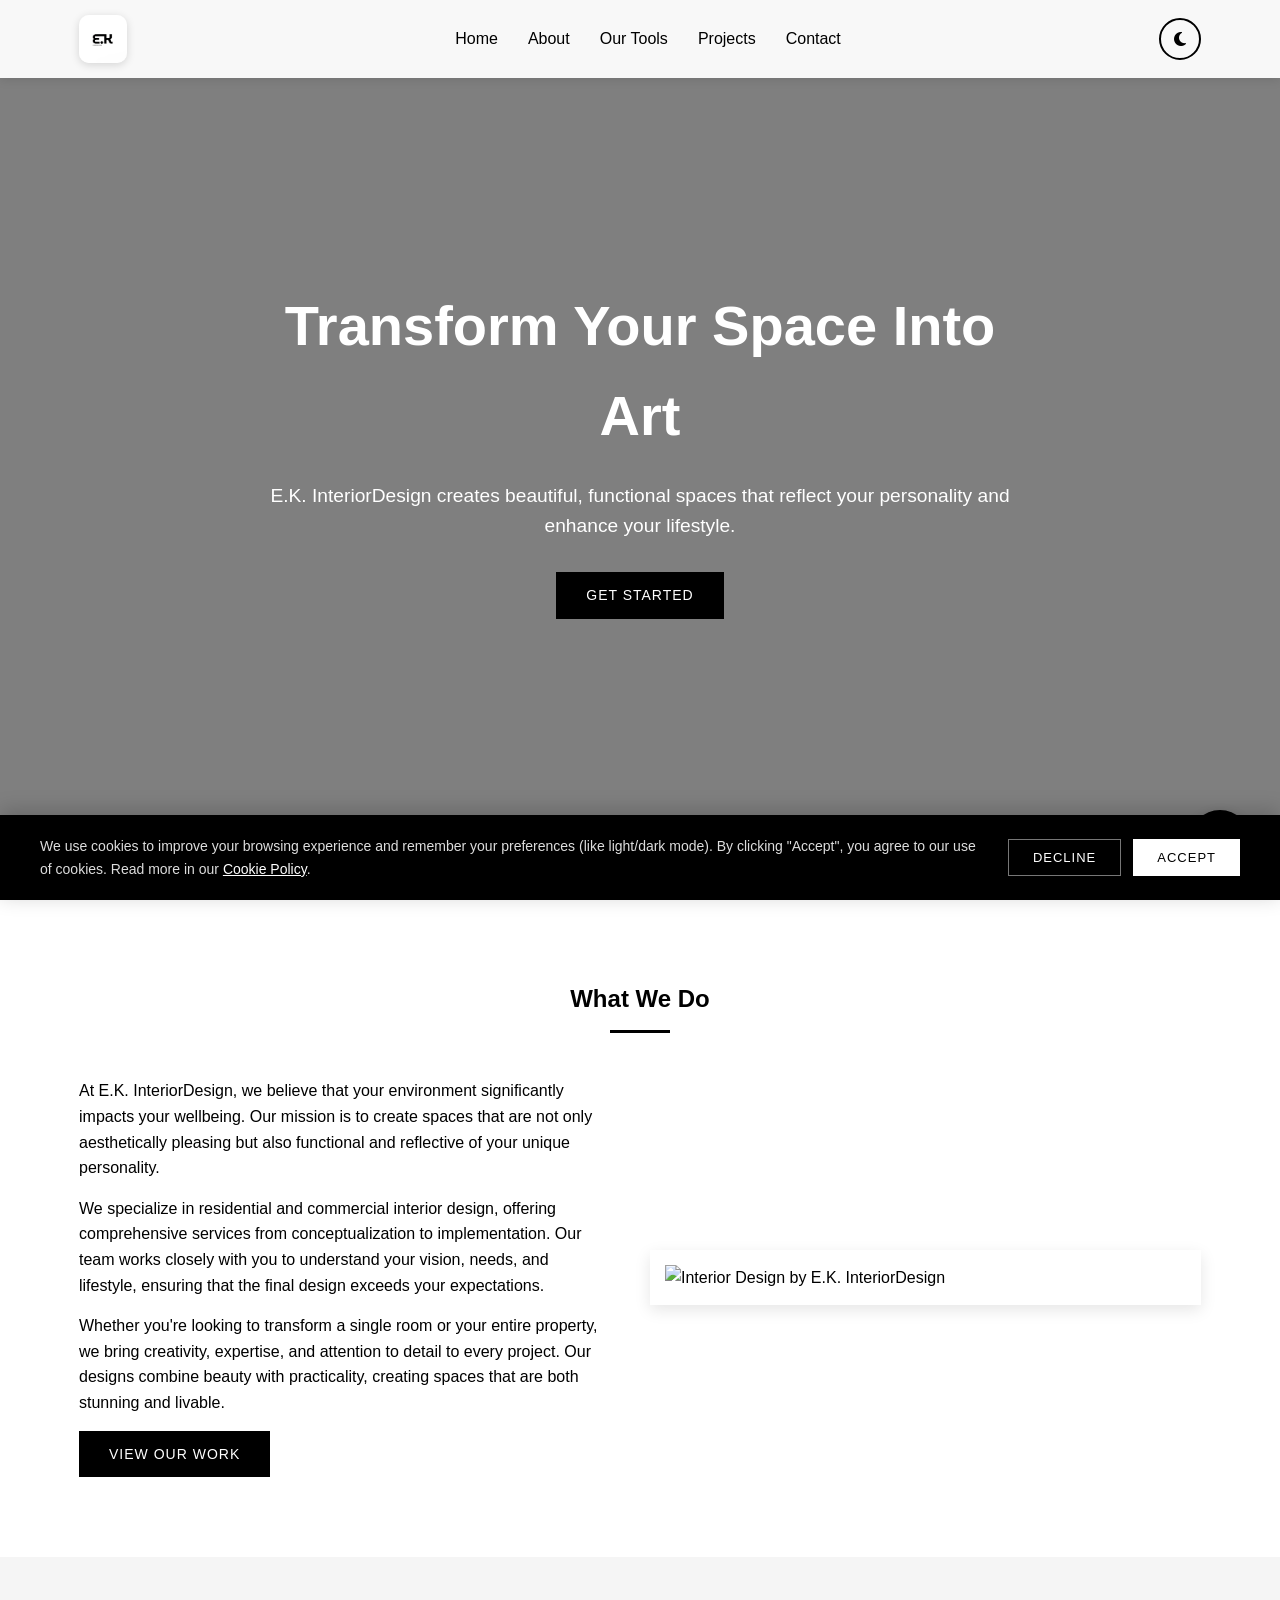
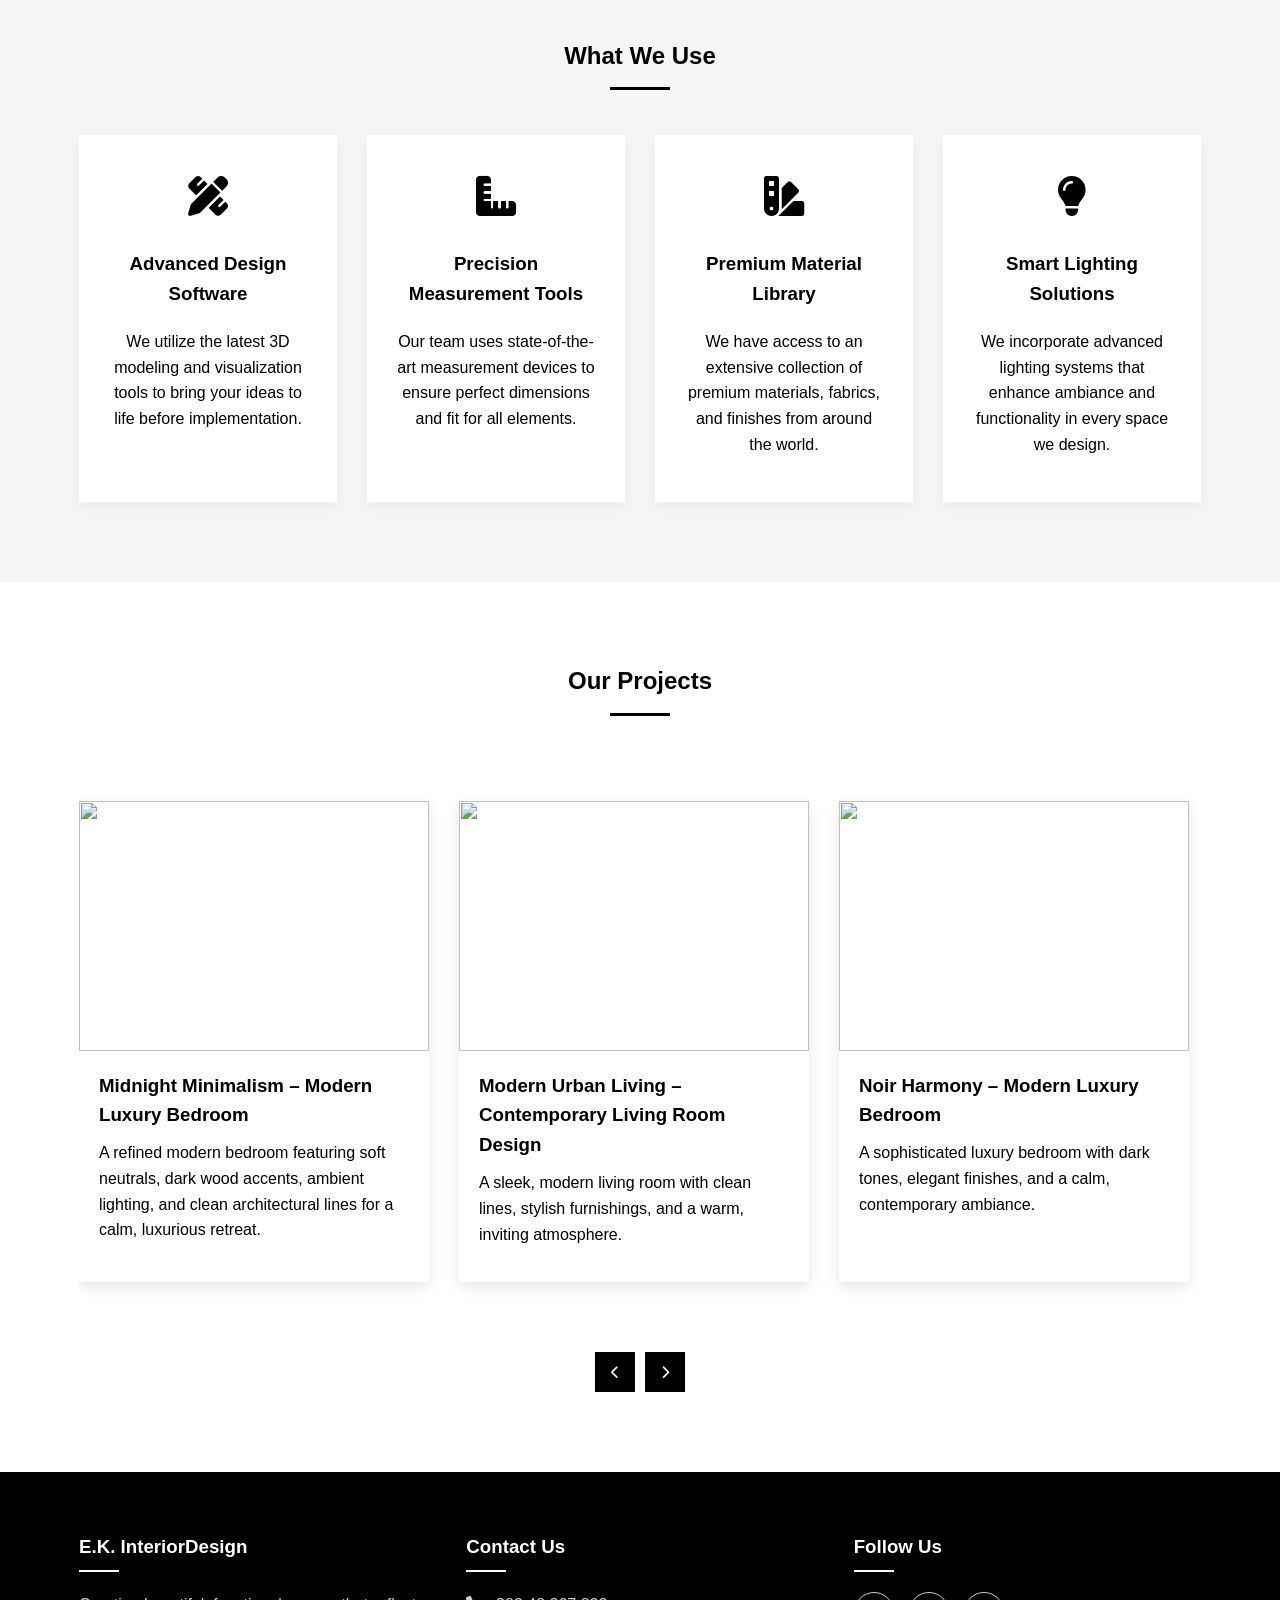
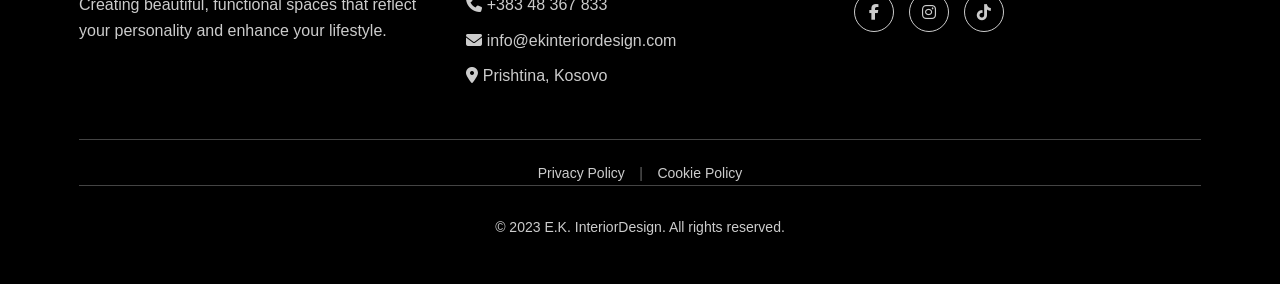
==== commit 0ec9901a: "Fix HTML encoding issues in index.html" ====
--- a/index.html
+++ b/index.html
@@ -210,9 +210,9 @@
             </div>
 
             <div class="footer-legal">
-                <a href="privacy-policy.html">Privacy Policy</a>
+                <a href="Privacy Policy.html">Privacy Policy</a>
                 <span>|</span>
-                <a href="cookie-policy.html">Cookie Policy</a>
+                <a href="Cookie Policy.html">Cookie Policy</a>
             </div>
             
             <div class="copyright">
--- a/style.css
+++ b/style.css
@@ -119,6 +119,24 @@
         .logo-img {
             height: 40px;
             margin-right: 10px;
+        }
+
+        .logo-image {
+            height: 48px;
+            width: 48px;
+            object-fit: cover;
+            border-radius: 10px;
+            box-shadow: 0 2px 8px rgba(0, 0, 0, 0.15);
+            transition: all 0.3s ease;
+        }
+
+        .logo:hover .logo-image {
+            box-shadow: 0 4px 12px rgba(0, 0, 0, 0.2);
+            transform: translateY(-1px);
+        }
+
+        body.dark-mode .logo-image {
+            box-shadow: 0 2px 10px rgba(0, 0, 0, 0.5);
         }
         
         .nav-links {
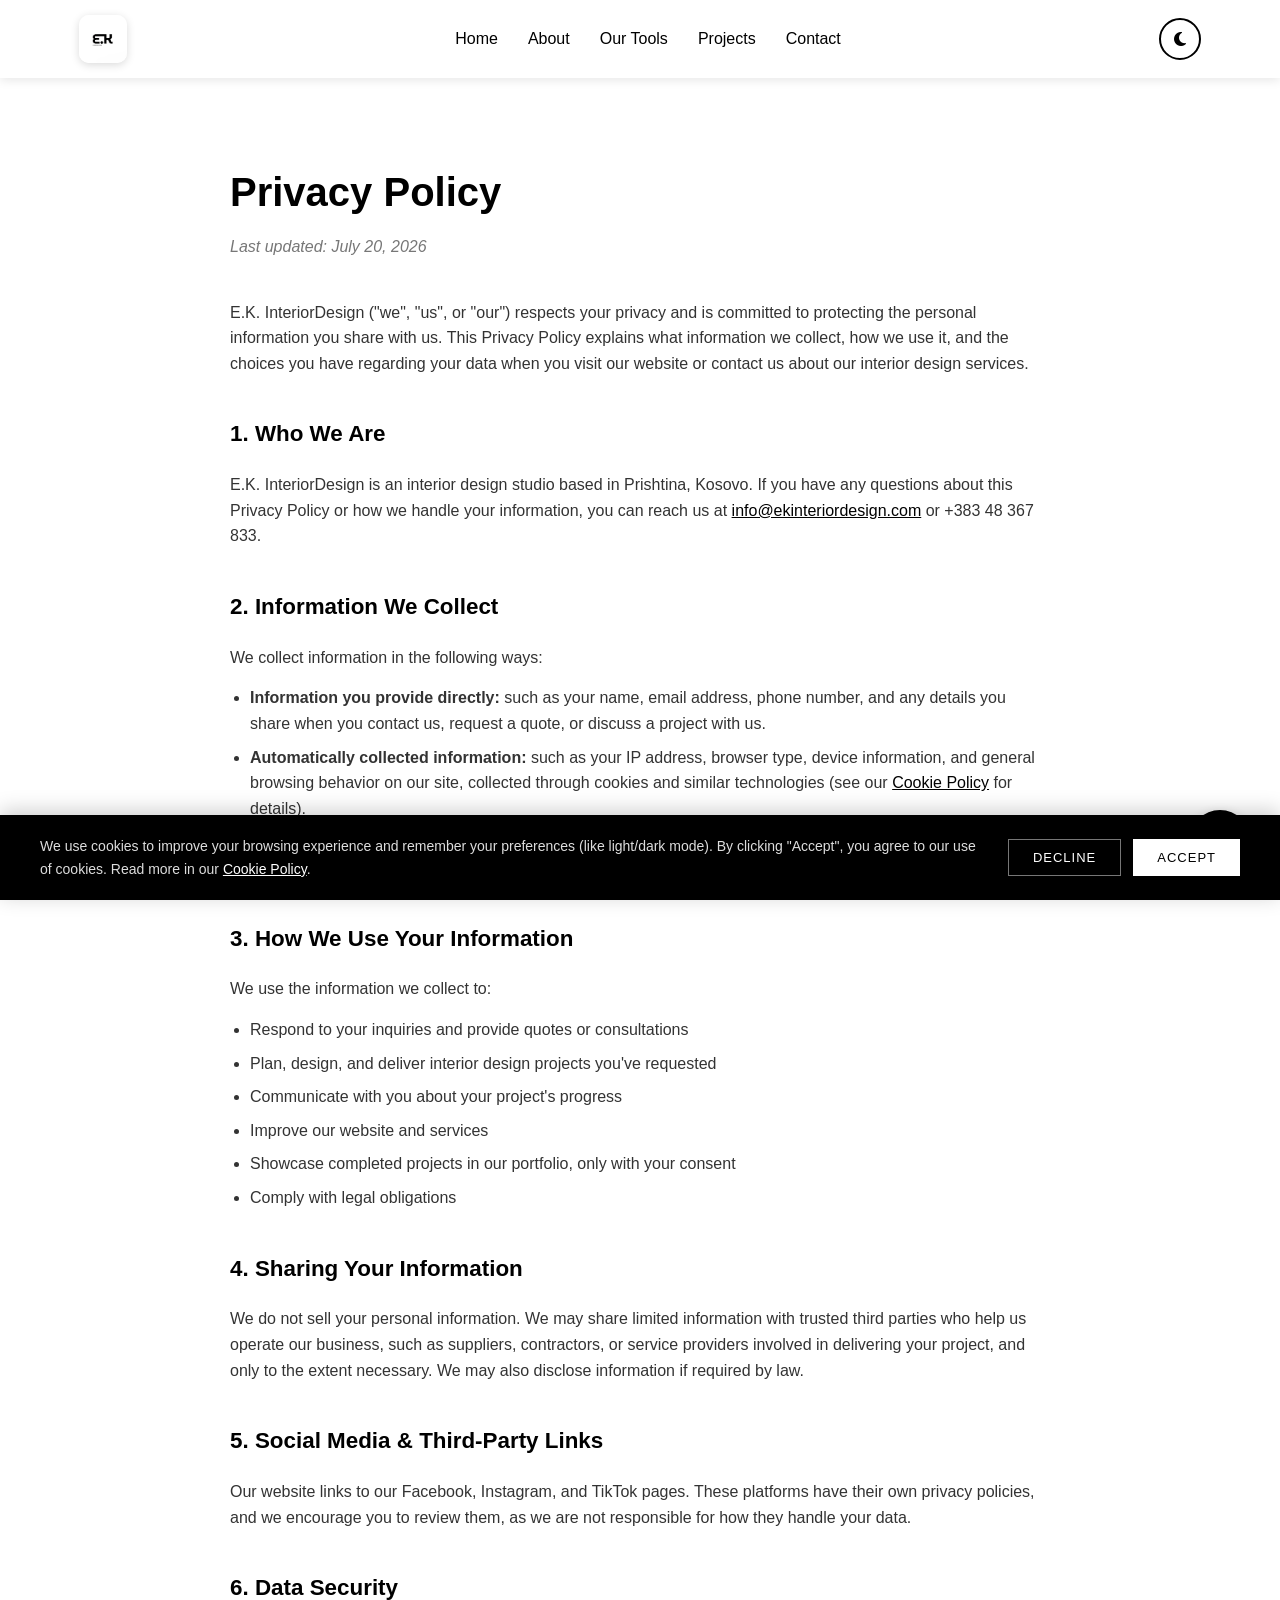
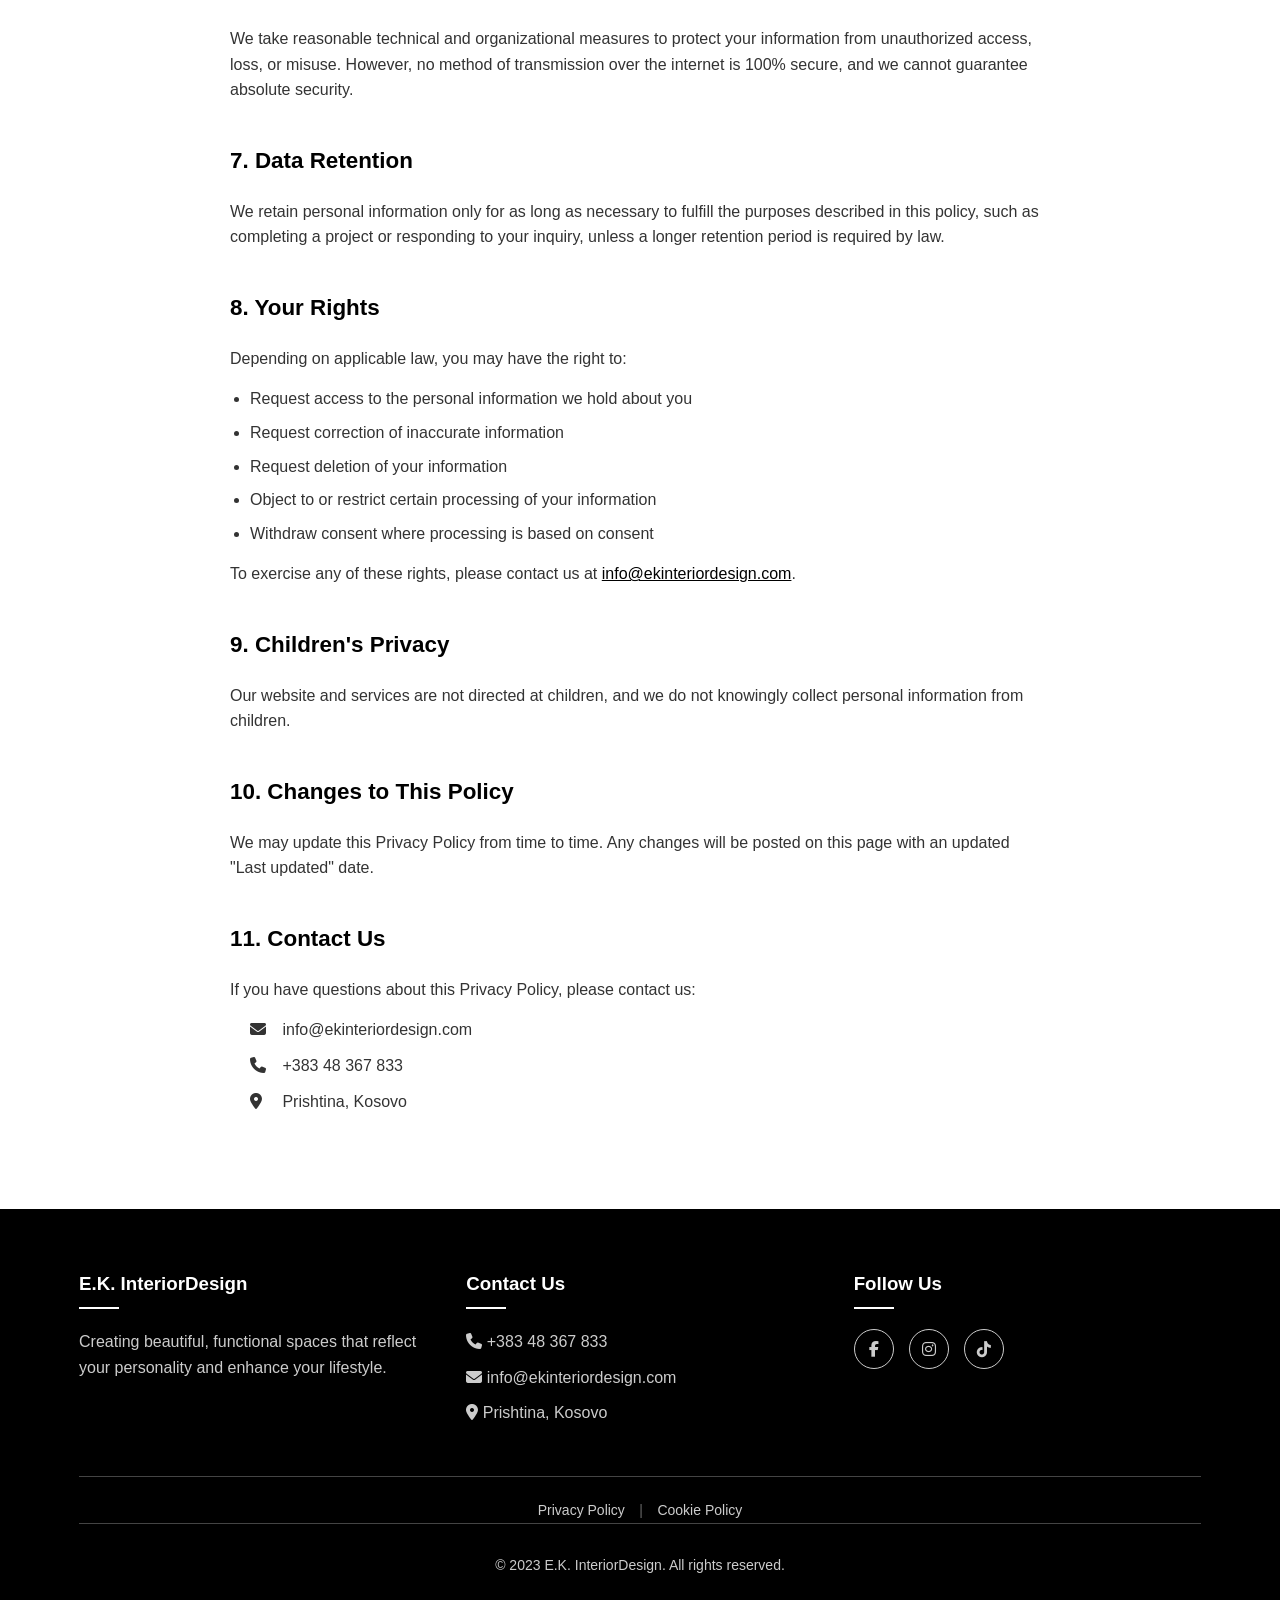
==== commit 7a8b05ba: "Update index.html" ====
--- a/index.html
+++ b/index.html
@@ -3,7 +3,7 @@
 <head>
     <meta charset="UTF-8">
     <meta name="viewport" content="width=device-width, initial-scale=1.0">
-    <title>E.K. Interior Design</title>
+    <title>Privacy Policy | E.K. Interior Design</title>
     <link rel="stylesheet" href="https://cdnjs.cloudflare.com/ajax/libs/font-awesome/6.4.0/css/all.min.css">
     <link rel="stylesheet" href="style.css">
     <link rel="icon" href="ek.logo.jpg">
@@ -12,22 +12,22 @@
     <!-- Header & Navigation -->
     <header id="header">
           <div class="container navbar">
-        <a href="#" class="logo">
+        <a href="index.html" class="logo">
             <img src="ek.logo.jpg" alt="E.K. InteriorDesign" class="logo-image">
         </a>
-            
+
             <ul class="nav-links">
-                <li><a href="#home">Home</a></li>
-                <li><a href="#about">About</a></li>
-                <li><a href="#tools">Our Tools</a></li>
-                <li><a href="#projects">Projects</a></li>
-                <li><a href="#contact">Contact</a></li>
+                <li><a href="index.html#home">Home</a></li>
+                <li><a href="index.html#about">About</a></li>
+                <li><a href="index.html#tools">Our Tools</a></li>
+                <li><a href="index.html#projects">Projects</a></li>
+                <li><a href="index.html#contact">Contact</a></li>
             </ul>
 
             <button class="theme-toggle" id="theme-toggle" aria-label="Toggle dark mode" title="Toggle dark mode">
                 <i class="fas fa-moon"></i>
             </button>
-            
+
             <div class="hamburger">
                 <span class="bar"></span>
                 <span class="bar"></span>
@@ -36,152 +36,81 @@
         </div>
     </header>
 
-    <!-- Hero Section -->
-    <section id="home" class="hero">
-        <div class="hero-content">
-            <h1>Transform Your Space Into Art</h1>
-            <p>E.K. InteriorDesign creates beautiful, functional spaces that reflect your personality and enhance your lifestyle.</p>
-            <a href="#contact" class="btn">Get Started</a>
-        </div>
-    </section>
-
     <!-- Chat Button -->
     <a href="tel:+38348367833" class="chat-btn">
         <i class="fas fa-phone"></i>
     </a>
 
-    <!-- About Section -->
-    <section id="about" class="about">
-        <div class="container">
-            <h2 class="section-title">What We Do</h2>
-            <div class="about-content">
-                <div class="about-text">
-                    <p>At E.K. InteriorDesign, we believe that your environment significantly impacts your wellbeing. Our mission is to create spaces that are not only aesthetically pleasing but also functional and reflective of your unique personality.</p>
-                    <p>We specialize in residential and commercial interior design, offering comprehensive services from conceptualization to implementation. Our team works closely with you to understand your vision, needs, and lifestyle, ensuring that the final design exceeds your expectations.</p>
-                    <p>Whether you're looking to transform a single room or your entire property, we bring creativity, expertise, and attention to detail to every project. Our designs combine beauty with practicality, creating spaces that are both stunning and livable.</p>
-                    <a href="#projects" class="btn">View Our Work</a>
-                </div>
-                <div class="about-image">
-                    <img src="https://images.unsplash.com/photo-1616486029423-aaa4789e8c9a?ixlib=rb-4.0.3&ixid=M3wxMjA3fDB8MHxwaG90by1wYWdlfHx8fGVufDB8fHx8fA%3D%3D&auto=format&fit=crop&w=1752&q=80" alt="Interior Design by E.K. InteriorDesign">
-                </div>
+    <!-- Policy Content -->
+    <section class="policy-page">
+        <div class="container policy-container">
+            <h1 class="policy-title">Privacy Policy</h1>
+            <p class="last-updated">Last updated: July 20, 2026</p>
+
+            <div class="policy-content">
+                <p>E.K. InteriorDesign ("we", "us", or "our") respects your privacy and is committed to protecting the personal information you share with us. This Privacy Policy explains what information we collect, how we use it, and the choices you have regarding your data when you visit our website or contact us about our interior design services.</p>
+
+                <h2>1. Who We Are</h2>
+                <p>E.K. InteriorDesign is an interior design studio based in Prishtina, Kosovo. If you have any questions about this Privacy Policy or how we handle your information, you can reach us at <a href="mailto:info@ekinteriordesign.com">info@ekinteriordesign.com</a> or +383 48 367 833.</p>
+
+                <h2>2. Information We Collect</h2>
+                <p>We collect information in the following ways:</p>
+                <ul>
+                    <li><strong>Information you provide directly:</strong> such as your name, email address, phone number, and any details you share when you contact us, request a quote, or discuss a project with us.</li>
+                    <li><strong>Automatically collected information:</strong> such as your IP address, browser type, device information, and general browsing behavior on our site, collected through cookies and similar technologies (see our <a href="cookie-policy.html">Cookie Policy</a> for details).</li>
+                    <li><strong>Project-related information:</strong> such as photos, floor plans, measurements, or preferences you share with us to help design your space.</li>
+                </ul>
+
+                <h2>3. How We Use Your Information</h2>
+                <p>We use the information we collect to:</p>
+                <ul>
+                    <li>Respond to your inquiries and provide quotes or consultations</li>
+                    <li>Plan, design, and deliver interior design projects you've requested</li>
+                    <li>Communicate with you about your project's progress</li>
+                    <li>Improve our website and services</li>
+                    <li>Showcase completed projects in our portfolio, only with your consent</li>
+                    <li>Comply with legal obligations</li>
+                </ul>
+
+                <h2>4. Sharing Your Information</h2>
+                <p>We do not sell your personal information. We may share limited information with trusted third parties who help us operate our business, such as suppliers, contractors, or service providers involved in delivering your project, and only to the extent necessary. We may also disclose information if required by law.</p>
+
+                <h2>5. Social Media & Third-Party Links</h2>
+                <p>Our website links to our Facebook, Instagram, and TikTok pages. These platforms have their own privacy policies, and we encourage you to review them, as we are not responsible for how they handle your data.</p>
+
+                <h2>6. Data Security</h2>
+                <p>We take reasonable technical and organizational measures to protect your information from unauthorized access, loss, or misuse. However, no method of transmission over the internet is 100% secure, and we cannot guarantee absolute security.</p>
+
+                <h2>7. Data Retention</h2>
+                <p>We retain personal information only for as long as necessary to fulfill the purposes described in this policy, such as completing a project or responding to your inquiry, unless a longer retention period is required by law.</p>
+
+                <h2>8. Your Rights</h2>
+                <p>Depending on applicable law, you may have the right to:</p>
+                <ul>
+                    <li>Request access to the personal information we hold about you</li>
+                    <li>Request correction of inaccurate information</li>
+                    <li>Request deletion of your information</li>
+                    <li>Object to or restrict certain processing of your information</li>
+                    <li>Withdraw consent where processing is based on consent</li>
+                </ul>
+                <p>To exercise any of these rights, please contact us at <a href="mailto:info@ekinteriordesign.com">info@ekinteriordesign.com</a>.</p>
+
+                <h2>9. Children's Privacy</h2>
+                <p>Our website and services are not directed at children, and we do not knowingly collect personal information from children.</p>
+
+                <h2>10. Changes to This Policy</h2>
+                <p>We may update this Privacy Policy from time to time. Any changes will be posted on this page with an updated "Last updated" date.</p>
+
+                <h2>11. Contact Us</h2>
+                <p>If you have questions about this Privacy Policy, please contact us:</p>
+                <ul class="contact-list">
+                    <li><i class="fas fa-envelope"></i> info@ekinteriordesign.com</li>
+                    <li><i class="fas fa-phone"></i> +383 48 367 833</li>
+                    <li><i class="fas fa-map-marker-alt"></i> Prishtina, Kosovo</li>
+                </ul>
             </div>
         </div>
     </section>
-
-    <!-- Tools Section -->
-    <section id="tools" class="tools">
-        <div class="container">
-            <h2 class="section-title">What We Use</h2>
-            <div class="tools-grid">
-                <div class="tool-card">
-                    <div class="tool-icon">
-                        <i class="fas fa-pencil-ruler"></i>
-                    </div>
-                    <h3>Advanced Design Software</h3>
-                    <p>We utilize the latest 3D modeling and visualization tools to bring your ideas to life before implementation.</p>
-                </div>
-                
-                <div class="tool-card">
-                    <div class="tool-icon">
-                        <i class="fas fa-ruler-combined"></i>
-                    </div>
-                    <h3>Precision Measurement Tools</h3>
-                    <p>Our team uses state-of-the-art measurement devices to ensure perfect dimensions and fit for all elements.</p>
-                </div>
-                
-                <div class="tool-card">
-                    <div class="tool-icon">
-                        <i class="fas fa-swatchbook"></i>
-                    </div>
-                    <h3>Premium Material Library</h3>
-                    <p>We have access to an extensive collection of premium materials, fabrics, and finishes from around the world.</p>
-                </div>
-                
-                <div class="tool-card">
-                    <div class="tool-icon">
-                        <i class="fas fa-lightbulb"></i>
-                    </div>
-                    <h3>Smart Lighting Solutions</h3>
-                    <p>We incorporate advanced lighting systems that enhance ambiance and functionality in every space we design.</p>
-                </div>
-            </div>
-        </div>
-    </section>
-
-    <!-- Projects Section -->
-    <section id="projects" class="projects">
-        <div class="container">
-            <h2 class="section-title">Our Projects</h2>
-            <div class="projects-container">
-                <div class="projects-scroll" id="projects-scroll">
-                    <!-- Project 1 -->
-                    <div class="project-card">
-                        <div class="project-image">
-                            <img src="Image2.png">
-                        </div>
-                        <div class="project-info">
-                            <h3>Midnight Minimalism – Modern Luxury Bedroom</h3>
-                            <p>A refined modern bedroom featuring soft neutrals, dark wood accents, ambient lighting, and clean architectural lines for a calm, luxurious retreat.</p>
-                        </div>
-                    </div>
-                    
-                    <!-- Project 2 -->
-                    <div class="project-card">
-                        <div class="project-image">
-                            <img src="Image3.png">
-                        </div>
-                        <div class="project-info">
-                            <h3>Modern Urban Living – Contemporary Living Room Design</h3>
-                            <p>A sleek, modern living room with clean lines, stylish furnishings, and a warm, inviting atmosphere.</p>
-                        </div>
-                    </div>
-                    
-                    <!-- Project 3 -->
-                    <div class="project-card">
-                        <div class="project-image">
-                            <img src="Image1_001.png">
-                        </div>
-                        <div class="project-info">
-                            <h3>Noir Harmony – Modern Luxury Bedroom</h3>
-                            <p>A sophisticated luxury bedroom with dark tones, elegant finishes, and a calm, contemporary ambiance.</p>
-                        </div>
-                    </div>
-                    
-                    <!-- Project 4 -->
-                    <div class="project-card">
-                        <div class="project-image">
-                            <img src="Image1_000.png">
-                        </div>
-                        <div class="project-info">
-                            <h3>Timeless Earth – A Contemporary Spa Bathroom</h3>
-                            <p>A serene spa-inspired bathroom with natural textures, warm tones, and modern elegance.</p>
-                        </div>
-                    </div>
-                    
-                    <!-- Project 5 -->
-                    <div class="project-card">
-                        <div class="project-image">
-                            <img src="Photo 3.png">
-                        </div>
-                        <div class="project-info">
-                            <h3>Modern Kitchen</h3>
-                            <p>A contemporary kitchen designed with clean lines, premium finishes, and seamless functionality.</p>
-                        </div>
-                    </div>
-                </div>
-            </div>
-            <div class="scroll-controls">
-                <button class="scroll-btn" id="scroll-left"><i class="fas fa-chevron-left"></i></button>
-                <button class="scroll-btn" id="scroll-right"><i class="fas fa-chevron-right"></i></button>
-            </div>
-        </div>
-    </section>
-
-    <!-- Lightbox for Project Images -->
-    <div class="lightbox" id="lightbox">
-        <span class="lightbox-close" id="lightbox-close">&times;</span>
-        <img src="" alt="" id="lightbox-img">
-    </div>
 
     <!-- Footer -->
     <footer id="contact">
@@ -191,14 +120,14 @@
                     <h3>E.K. InteriorDesign</h3>
                     <p>Creating beautiful, functional spaces that reflect your personality and enhance your lifestyle.</p>
                 </div>
-                
+
                 <div class="footer-column">
                     <h3>Contact Us</h3>
                     <p><i class="fas fa-phone"></i> +383 48 367 833</p>
                     <p><i class="fas fa-envelope"></i> info@ekinteriordesign.com</p>
                     <p><i class="fas fa-map-marker-alt"></i> Prishtina, Kosovo</p>
                 </div>
-                
+
                 <div class="footer-column">
                     <h3>Follow Us</h3>
                     <div class="social-links">
@@ -210,11 +139,11 @@
             </div>
 
             <div class="footer-legal">
-                <a href="Privacy Policy.html">Privacy Policy</a>
+                <a href="privacy-policy.html">Privacy Policy</a>
                 <span>|</span>
-                <a href="Cookie Policy.html">Cookie Policy</a>
+                <a href="cookie-policy.html">Cookie Policy</a>
             </div>
-            
+
             <div class="copyright">
                 <p>&copy; 2023 E.K. InteriorDesign. All rights reserved.</p>
             </div>
@@ -235,5 +164,4 @@
     <script src="index.js">
     </script>
 </body>
-
 </html>
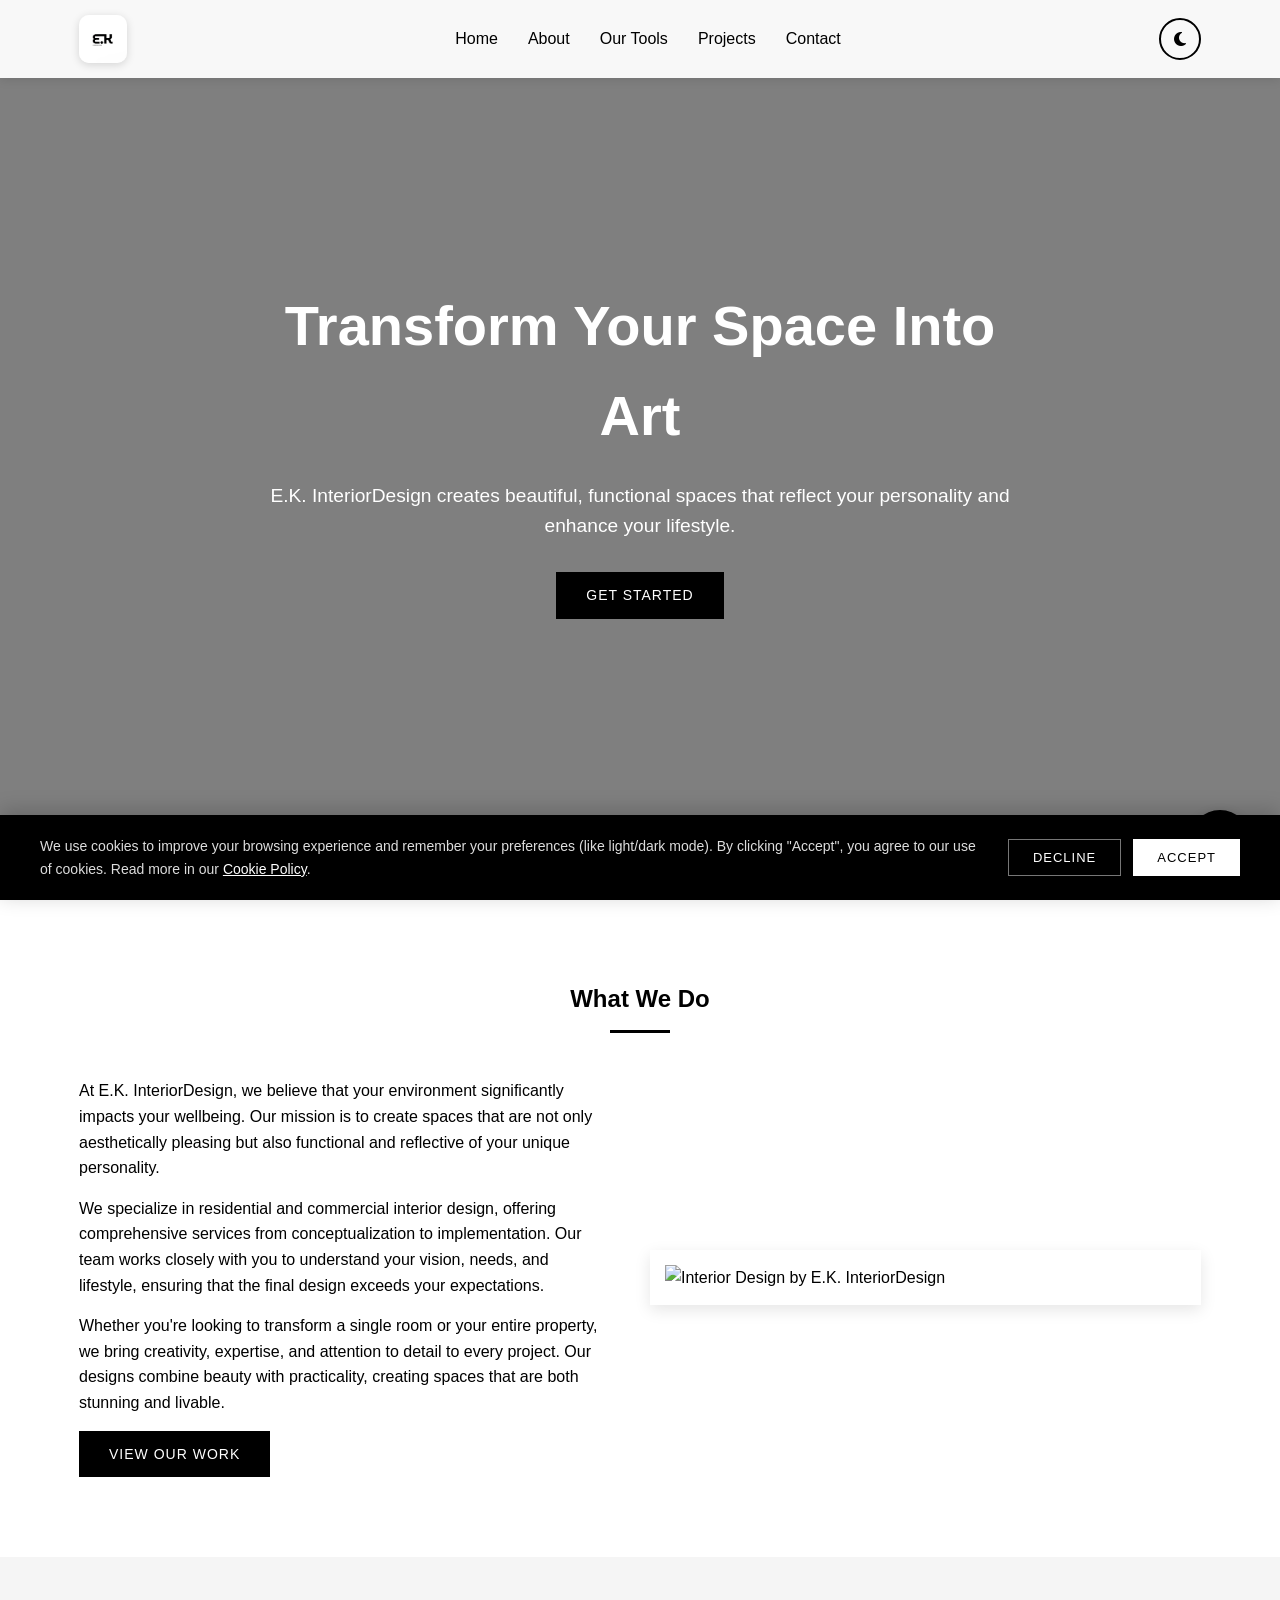
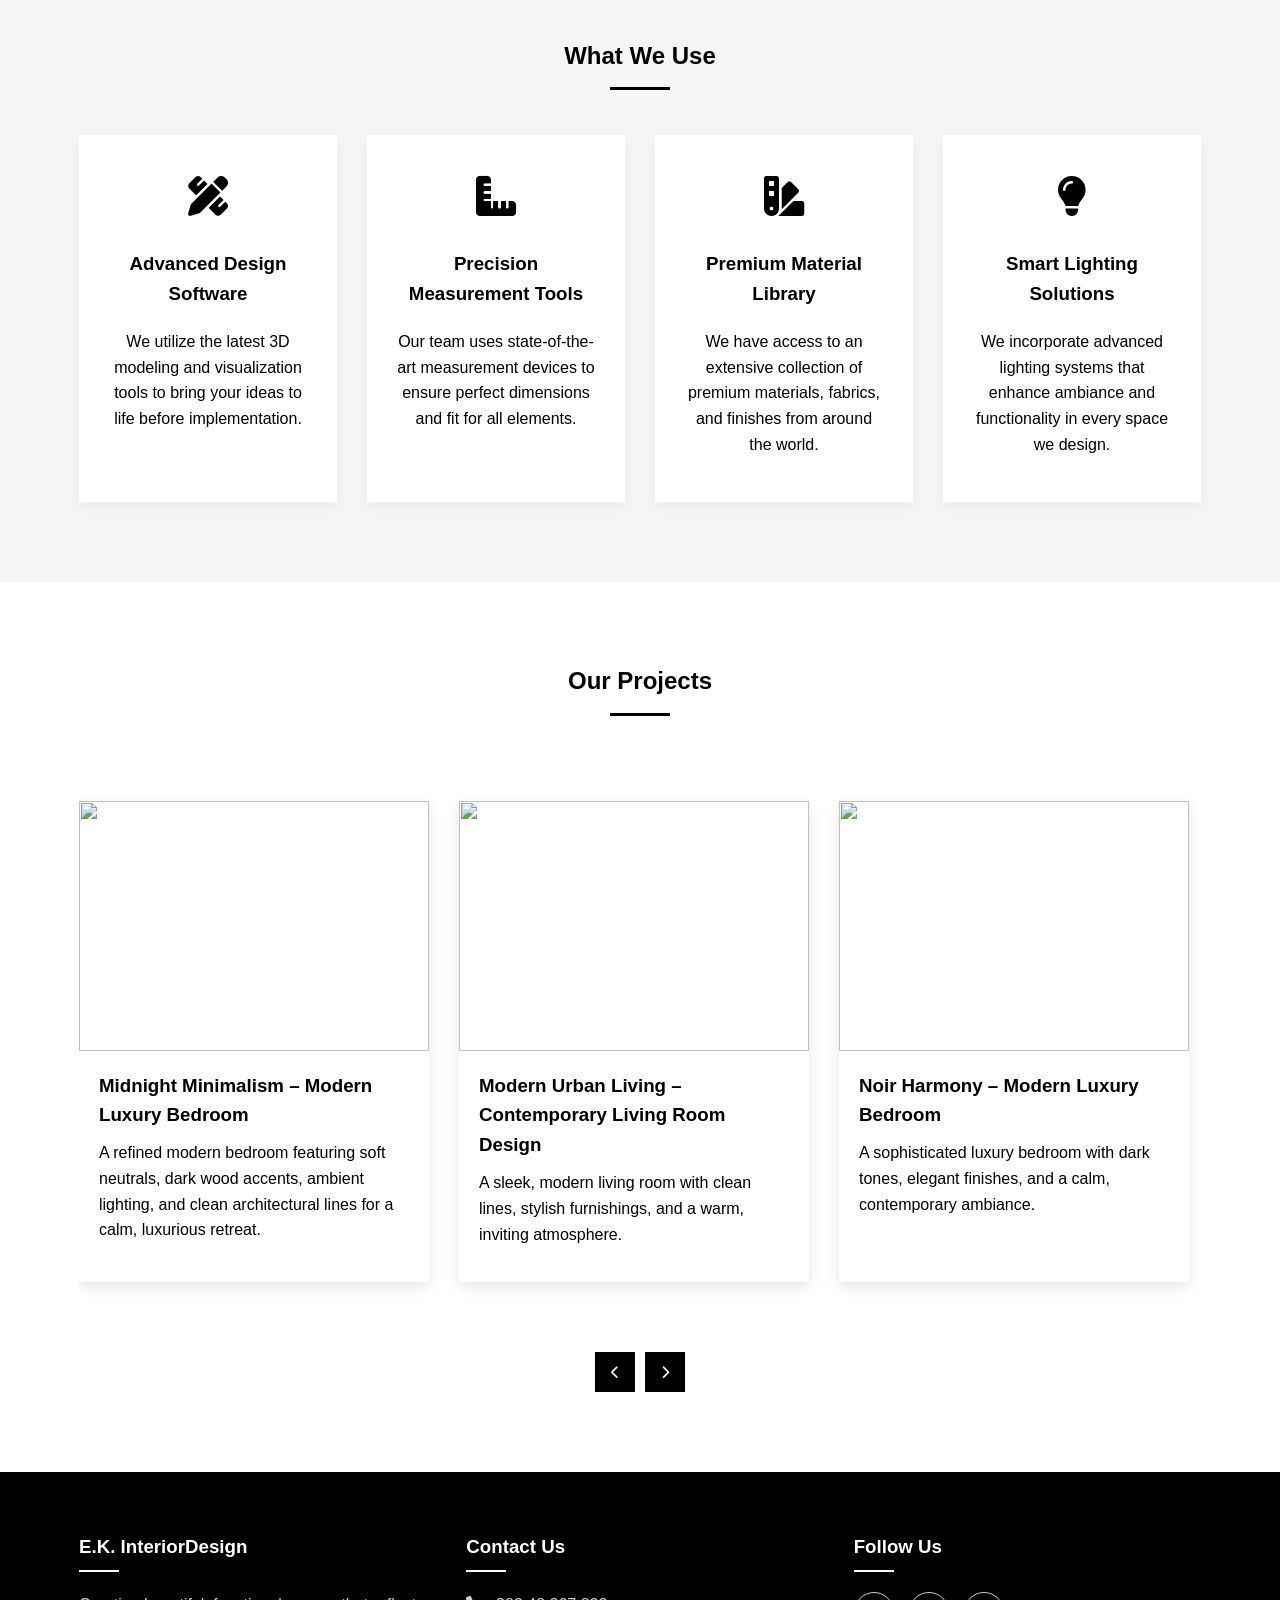
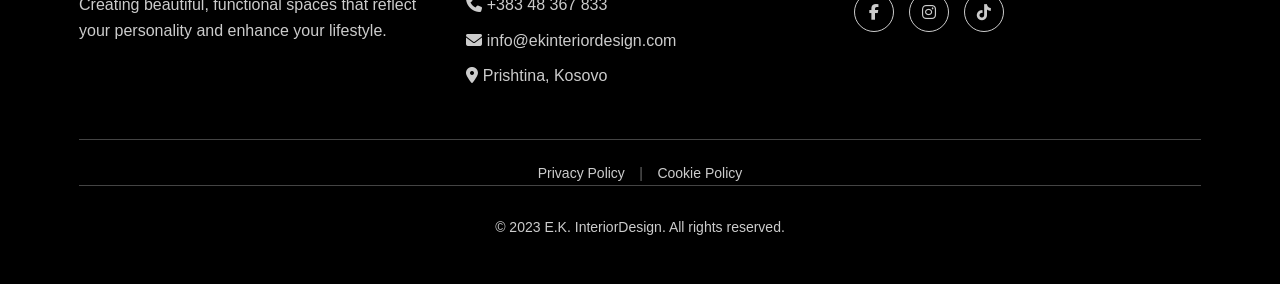
==== commit 1d2fc28f: "Update index.html" ====
--- a/index.html
+++ b/index.html
@@ -3,7 +3,7 @@
 <head>
     <meta charset="UTF-8">
     <meta name="viewport" content="width=device-width, initial-scale=1.0">
-    <title>Privacy Policy | E.K. Interior Design</title>
+    <title>E.K. Interior Design</title>
     <link rel="stylesheet" href="https://cdnjs.cloudflare.com/ajax/libs/font-awesome/6.4.0/css/all.min.css">
     <link rel="stylesheet" href="style.css">
     <link rel="icon" href="ek.logo.jpg">
@@ -12,22 +12,22 @@
     <!-- Header & Navigation -->
     <header id="header">
           <div class="container navbar">
-        <a href="index.html" class="logo">
+        <a href="#" class="logo">
             <img src="ek.logo.jpg" alt="E.K. InteriorDesign" class="logo-image">
         </a>
-
+            
             <ul class="nav-links">
-                <li><a href="index.html#home">Home</a></li>
-                <li><a href="index.html#about">About</a></li>
-                <li><a href="index.html#tools">Our Tools</a></li>
-                <li><a href="index.html#projects">Projects</a></li>
-                <li><a href="index.html#contact">Contact</a></li>
+                <li><a href="#home">Home</a></li>
+                <li><a href="#about">About</a></li>
+                <li><a href="#tools">Our Tools</a></li>
+                <li><a href="#projects">Projects</a></li>
+                <li><a href="#contact">Contact</a></li>
             </ul>
 
             <button class="theme-toggle" id="theme-toggle" aria-label="Toggle dark mode" title="Toggle dark mode">
                 <i class="fas fa-moon"></i>
             </button>
-
+            
             <div class="hamburger">
                 <span class="bar"></span>
                 <span class="bar"></span>
@@ -36,81 +36,152 @@
         </div>
     </header>
 
+    <!-- Hero Section -->
+    <section id="home" class="hero">
+        <div class="hero-content">
+            <h1>Transform Your Space Into Art</h1>
+            <p>E.K. InteriorDesign creates beautiful, functional spaces that reflect your personality and enhance your lifestyle.</p>
+            <a href="#contact" class="btn">Get Started</a>
+        </div>
+    </section>
+
     <!-- Chat Button -->
     <a href="tel:+38348367833" class="chat-btn">
         <i class="fas fa-phone"></i>
     </a>
 
-    <!-- Policy Content -->
-    <section class="policy-page">
-        <div class="container policy-container">
-            <h1 class="policy-title">Privacy Policy</h1>
-            <p class="last-updated">Last updated: July 20, 2026</p>
-
-            <div class="policy-content">
-                <p>E.K. InteriorDesign ("we", "us", or "our") respects your privacy and is committed to protecting the personal information you share with us. This Privacy Policy explains what information we collect, how we use it, and the choices you have regarding your data when you visit our website or contact us about our interior design services.</p>
-
-                <h2>1. Who We Are</h2>
-                <p>E.K. InteriorDesign is an interior design studio based in Prishtina, Kosovo. If you have any questions about this Privacy Policy or how we handle your information, you can reach us at <a href="mailto:info@ekinteriordesign.com">info@ekinteriordesign.com</a> or +383 48 367 833.</p>
-
-                <h2>2. Information We Collect</h2>
-                <p>We collect information in the following ways:</p>
-                <ul>
-                    <li><strong>Information you provide directly:</strong> such as your name, email address, phone number, and any details you share when you contact us, request a quote, or discuss a project with us.</li>
-                    <li><strong>Automatically collected information:</strong> such as your IP address, browser type, device information, and general browsing behavior on our site, collected through cookies and similar technologies (see our <a href="cookie-policy.html">Cookie Policy</a> for details).</li>
-                    <li><strong>Project-related information:</strong> such as photos, floor plans, measurements, or preferences you share with us to help design your space.</li>
-                </ul>
-
-                <h2>3. How We Use Your Information</h2>
-                <p>We use the information we collect to:</p>
-                <ul>
-                    <li>Respond to your inquiries and provide quotes or consultations</li>
-                    <li>Plan, design, and deliver interior design projects you've requested</li>
-                    <li>Communicate with you about your project's progress</li>
-                    <li>Improve our website and services</li>
-                    <li>Showcase completed projects in our portfolio, only with your consent</li>
-                    <li>Comply with legal obligations</li>
-                </ul>
-
-                <h2>4. Sharing Your Information</h2>
-                <p>We do not sell your personal information. We may share limited information with trusted third parties who help us operate our business, such as suppliers, contractors, or service providers involved in delivering your project, and only to the extent necessary. We may also disclose information if required by law.</p>
-
-                <h2>5. Social Media & Third-Party Links</h2>
-                <p>Our website links to our Facebook, Instagram, and TikTok pages. These platforms have their own privacy policies, and we encourage you to review them, as we are not responsible for how they handle your data.</p>
-
-                <h2>6. Data Security</h2>
-                <p>We take reasonable technical and organizational measures to protect your information from unauthorized access, loss, or misuse. However, no method of transmission over the internet is 100% secure, and we cannot guarantee absolute security.</p>
-
-                <h2>7. Data Retention</h2>
-                <p>We retain personal information only for as long as necessary to fulfill the purposes described in this policy, such as completing a project or responding to your inquiry, unless a longer retention period is required by law.</p>
-
-                <h2>8. Your Rights</h2>
-                <p>Depending on applicable law, you may have the right to:</p>
-                <ul>
-                    <li>Request access to the personal information we hold about you</li>
-                    <li>Request correction of inaccurate information</li>
-                    <li>Request deletion of your information</li>
-                    <li>Object to or restrict certain processing of your information</li>
-                    <li>Withdraw consent where processing is based on consent</li>
-                </ul>
-                <p>To exercise any of these rights, please contact us at <a href="mailto:info@ekinteriordesign.com">info@ekinteriordesign.com</a>.</p>
-
-                <h2>9. Children's Privacy</h2>
-                <p>Our website and services are not directed at children, and we do not knowingly collect personal information from children.</p>
-
-                <h2>10. Changes to This Policy</h2>
-                <p>We may update this Privacy Policy from time to time. Any changes will be posted on this page with an updated "Last updated" date.</p>
-
-                <h2>11. Contact Us</h2>
-                <p>If you have questions about this Privacy Policy, please contact us:</p>
-                <ul class="contact-list">
-                    <li><i class="fas fa-envelope"></i> info@ekinteriordesign.com</li>
-                    <li><i class="fas fa-phone"></i> +383 48 367 833</li>
-                    <li><i class="fas fa-map-marker-alt"></i> Prishtina, Kosovo</li>
-                </ul>
-            </div>
-        </div>
-    </section>
+    <!-- About Section -->
+    <section id="about" class="about">
+        <div class="container">
+            <h2 class="section-title">What We Do</h2>
+            <div class="about-content">
+                <div class="about-text">
+                    <p>At E.K. InteriorDesign, we believe that your environment significantly impacts your wellbeing. Our mission is to create spaces that are not only aesthetically pleasing but also functional and reflective of your unique personality.</p>
+                    <p>We specialize in residential and commercial interior design, offering comprehensive services from conceptualization to implementation. Our team works closely with you to understand your vision, needs, and lifestyle, ensuring that the final design exceeds your expectations.</p>
+                    <p>Whether you're looking to transform a single room or your entire property, we bring creativity, expertise, and attention to detail to every project. Our designs combine beauty with practicality, creating spaces that are both stunning and livable.</p>
+                    <a href="#projects" class="btn">View Our Work</a>
+                </div>
+                <div class="about-image">
+                    <img src="https://images.unsplash.com/photo-1616486029423-aaa4789e8c9a?ixlib=rb-4.0.3&ixid=M3wxMjA3fDB8MHxwaG90by1wYWdlfHx8fGVufDB8fHx8fA%3D%3D&auto=format&fit=crop&w=1752&q=80" alt="Interior Design by E.K. InteriorDesign">
+                </div>
+            </div>
+        </div>
+    </section>
+
+    <!-- Tools Section -->
+    <section id="tools" class="tools">
+        <div class="container">
+            <h2 class="section-title">What We Use</h2>
+            <div class="tools-grid">
+                <div class="tool-card">
+                    <div class="tool-icon">
+                        <i class="fas fa-pencil-ruler"></i>
+                    </div>
+                    <h3>Advanced Design Software</h3>
+                    <p>We utilize the latest 3D modeling and visualization tools to bring your ideas to life before implementation.</p>
+                </div>
+                
+                <div class="tool-card">
+                    <div class="tool-icon">
+                        <i class="fas fa-ruler-combined"></i>
+                    </div>
+                    <h3>Precision Measurement Tools</h3>
+                    <p>Our team uses state-of-the-art measurement devices to ensure perfect dimensions and fit for all elements.</p>
+                </div>
+                
+                <div class="tool-card">
+                    <div class="tool-icon">
+                        <i class="fas fa-swatchbook"></i>
+                    </div>
+                    <h3>Premium Material Library</h3>
+                    <p>We have access to an extensive collection of premium materials, fabrics, and finishes from around the world.</p>
+                </div>
+                
+                <div class="tool-card">
+                    <div class="tool-icon">
+                        <i class="fas fa-lightbulb"></i>
+                    </div>
+                    <h3>Smart Lighting Solutions</h3>
+                    <p>We incorporate advanced lighting systems that enhance ambiance and functionality in every space we design.</p>
+                </div>
+            </div>
+        </div>
+    </section>
+
+    <!-- Projects Section -->
+    <section id="projects" class="projects">
+        <div class="container">
+            <h2 class="section-title">Our Projects</h2>
+            <div class="projects-container">
+                <div class="projects-scroll" id="projects-scroll">
+                    <!-- Project 1 -->
+                    <div class="project-card">
+                        <div class="project-image">
+                            <img src="Image2.png">
+                        </div>
+                        <div class="project-info">
+                            <h3>Midnight Minimalism – Modern Luxury Bedroom</h3>
+                            <p>A refined modern bedroom featuring soft neutrals, dark wood accents, ambient lighting, and clean architectural lines for a calm, luxurious retreat.</p>
+                        </div>
+                    </div>
+                    
+                    <!-- Project 2 -->
+                    <div class="project-card">
+                        <div class="project-image">
+                            <img src="Image3.png">
+                        </div>
+                        <div class="project-info">
+                            <h3>Modern Urban Living – Contemporary Living Room Design</h3>
+                            <p>A sleek, modern living room with clean lines, stylish furnishings, and a warm, inviting atmosphere.</p>
+                        </div>
+                    </div>
+                    
+                    <!-- Project 3 -->
+                    <div class="project-card">
+                        <div class="project-image">
+                            <img src="Image1_001.png">
+                        </div>
+                        <div class="project-info">
+                            <h3>Noir Harmony – Modern Luxury Bedroom</h3>
+                            <p>A sophisticated luxury bedroom with dark tones, elegant finishes, and a calm, contemporary ambiance.</p>
+                        </div>
+                    </div>
+                    
+                    <!-- Project 4 -->
+                    <div class="project-card">
+                        <div class="project-image">
+                            <img src="Image1_000.png">
+                        </div>
+                        <div class="project-info">
+                            <h3>Timeless Earth – A Contemporary Spa Bathroom</h3>
+                            <p>A serene spa-inspired bathroom with natural textures, warm tones, and modern elegance.</p>
+                        </div>
+                    </div>
+                    
+                    <!-- Project 5 -->
+                    <div class="project-card">
+                        <div class="project-image">
+                            <img src="Photo 3.png">
+                        </div>
+                        <div class="project-info">
+                            <h3>Modern Kitchen</h3>
+                            <p>A contemporary kitchen designed with clean lines, premium finishes, and seamless functionality.</p>
+                        </div>
+                    </div>
+                </div>
+            </div>
+            <div class="scroll-controls">
+                <button class="scroll-btn" id="scroll-left"><i class="fas fa-chevron-left"></i></button>
+                <button class="scroll-btn" id="scroll-right"><i class="fas fa-chevron-right"></i></button>
+            </div>
+        </div>
+    </section>
+
+    <!-- Lightbox for Project Images -->
+    <div class="lightbox" id="lightbox">
+        <span class="lightbox-close" id="lightbox-close">&times;</span>
+        <img src="" alt="" id="lightbox-img">
+    </div>
 
     <!-- Footer -->
     <footer id="contact">
@@ -120,14 +191,14 @@
                     <h3>E.K. InteriorDesign</h3>
                     <p>Creating beautiful, functional spaces that reflect your personality and enhance your lifestyle.</p>
                 </div>
-
+                
                 <div class="footer-column">
                     <h3>Contact Us</h3>
                     <p><i class="fas fa-phone"></i> +383 48 367 833</p>
                     <p><i class="fas fa-envelope"></i> info@ekinteriordesign.com</p>
                     <p><i class="fas fa-map-marker-alt"></i> Prishtina, Kosovo</p>
                 </div>
-
+                
                 <div class="footer-column">
                     <h3>Follow Us</h3>
                     <div class="social-links">
@@ -139,11 +210,11 @@
             </div>
 
             <div class="footer-legal">
-                <a href="privacy-policy.html">Privacy Policy</a>
+                <a href="Privacy Policy.html">Privacy Policy</a>
                 <span>|</span>
-                <a href="cookie-policy.html">Cookie Policy</a>
-            </div>
-
+                <a href="Cookie Policy.html">Cookie Policy</a>
+            </div>
+            
             <div class="copyright">
                 <p>&copy; 2023 E.K. InteriorDesign. All rights reserved.</p>
             </div>
@@ -164,4 +235,5 @@
     <script src="index.js">
     </script>
 </body>
+
 </html>
